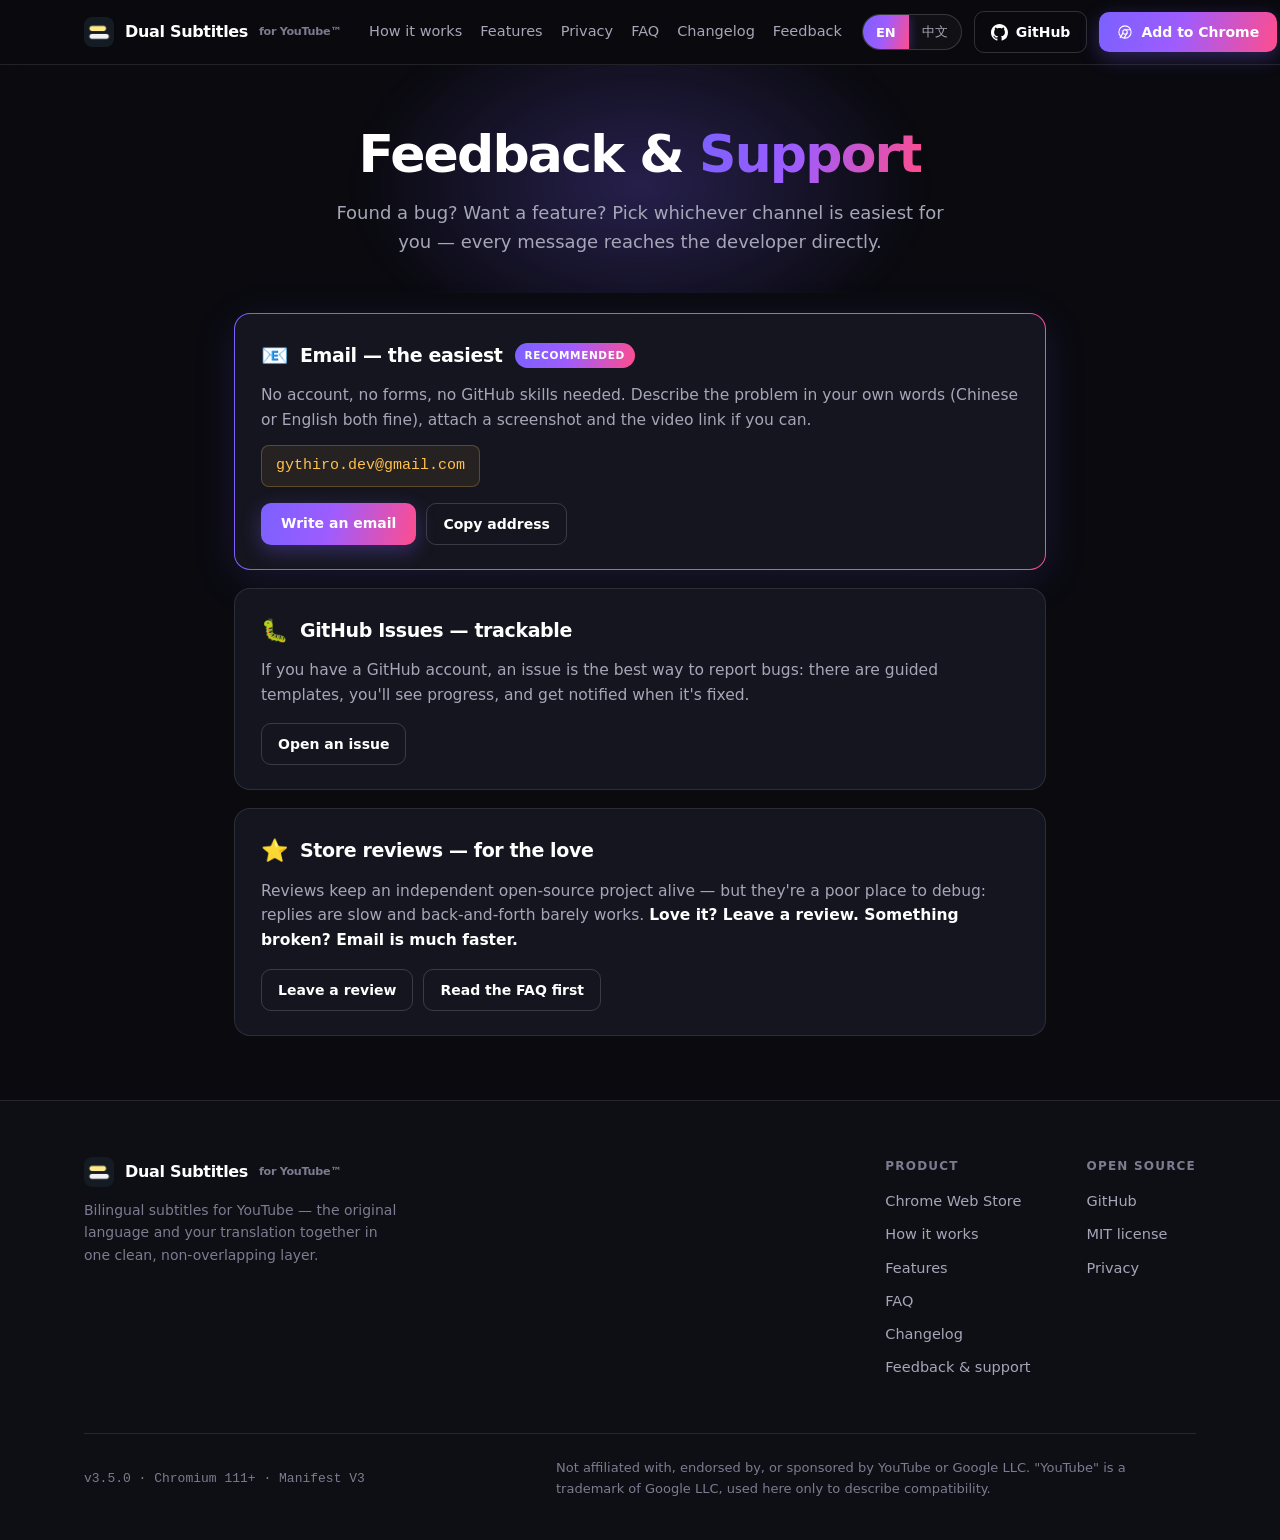
==== feedback.html @ 494f7d6b "Site: hide nav CTA below 560px (real-device 440px viewports), review-card copy fix" ====
<!doctype html>
<html lang="en">
<head>
<meta charset="utf-8">
<meta name="viewport" content="width=device-width, initial-scale=1">
<title>Feedback &amp; Support — Dual Subtitles for YouTube™</title>
<meta name="description" content="The easiest ways to get help or send feedback for Dual Subtitles for YouTube™ — email, GitHub, or a store review.">
<style>
  :root{
    --bg:#0A0A0F;
    --bg-2:#0E0E15;
    --card:#15151F;
    --ink:#FFFFFF;
    --muted:#A6A6B8;
    --muted-2:#7C7C90;
    --line:rgba(255,255,255,0.10);
    --line-2:rgba(255,255,255,0.16);
    --accent:#7B61FF;
    --accent-2:#FF4D8D;
    --translation:#FFC24B;
    --ok:#4ade80;
    --grad:linear-gradient(105deg,#7B61FF 0%,#9E5CFF 45%,#FF4D8D 100%);
    --radius:10px;
    --radius-lg:16px;
    --maxw:860px;
    font-synthesis-weight:none;
  }
  *{box-sizing:border-box}
  html{scroll-behavior:smooth;overflow-y:scroll} /* scrollbar always on: no nav shift between pages */
  body{margin:0;background:var(--bg);color:var(--ink);font-family:-apple-system,BlinkMacSystemFont,"Segoe UI",Roboto,system-ui,"Helvetica Neue",Arial,sans-serif;font-size:17px;line-height:1.6;-webkit-font-smoothing:antialiased;overflow-x:hidden}
  img{max-width:100%;height:auto;display:block}
  a{color:inherit;text-decoration:none}
  h1,h2,h3{margin:0;font-weight:700;letter-spacing:-0.02em;line-height:1.12}
  p{margin:0}
  ::selection{background:rgba(123,97,255,0.35)}
  .wrap{max-width:var(--maxw);margin:0 auto;padding:0 24px}
  .mono{font-family:ui-monospace,"SF Mono",Menlo,Consolas,monospace}

  [data-zh]{display:none}
  html[lang="zh"] [data-en]{display:none}
  html[lang="zh"] [data-zh]{display:inline}
  html[lang="zh"] p[data-zh],
  html[lang="zh"] h1[data-zh],
  html[lang="zh"] h2[data-zh],
  html[lang="zh"] h3[data-zh],
  html[lang="zh"] div[data-zh],
  html[lang="zh"] li[data-zh]{display:block}

  .nav{position:sticky;top:0;z-index:50;backdrop-filter:saturate(140%) blur(12px);background:rgba(10,10,15,0.72);border-bottom:1px solid var(--line)}
  /* nav + footer span the same width as the homepage (1160px); only the
     reading column stays at --maxw so cards keep a comfortable measure */
  .nav .wrap,footer .wrap{max-width:1160px}
  .nav-in{display:flex;align-items:center;gap:20px;height:64px}
  .brand{display:flex;align-items:center;gap:11px;font-weight:700;letter-spacing:-0.02em;font-size:16px;white-space:nowrap;flex:none}
  .brand img{width:30px;height:30px;border-radius:8px}
  .brand .tm{font-size:0.7em;vertical-align:super;color:var(--muted-2);font-weight:600}
  .nav-links{display:flex;gap:18px;margin-left:8px;flex:none}
  .nav-links a{color:var(--muted);font-size:14.5px;font-weight:500;white-space:nowrap}
  .nav-links a:hover{color:var(--ink)}
  .nav-right{margin-left:auto;display:flex;align-items:center;gap:12px}
  .lang-toggle{display:inline-flex;align-items:center;border:1px solid var(--line-2);border-radius:999px;overflow:hidden;background:rgba(255,255,255,0.03);height:36px;flex:none}
  .lang-toggle button{appearance:none;border:0;background:transparent;color:var(--muted);font-size:13px;font-weight:700;padding:0 13px;height:100%;cursor:pointer;font-family:inherit;transition:color .15s,background .15s;white-space:nowrap}
  .lang-toggle button:hover{color:var(--ink)}
  .lang-toggle button.active{color:#fff;background:var(--grad);box-shadow:0 2px 10px rgba(123,97,255,0.4)}

  .hero{position:relative;text-align:center;padding:60px 0 36px;overflow:hidden}
  .bloom{position:absolute;inset:0;pointer-events:none;z-index:0}
  .bloom::before{content:"";position:absolute;top:-140px;left:50%;transform:translateX(-50%);width:820px;height:520px;max-width:130vw;background:radial-gradient(50% 50% at 50% 50%,rgba(123,97,255,0.26),rgba(123,97,255,0) 70%);filter:blur(10px)}
  .hero-in{position:relative;z-index:1}
  .hero h1{font-size:clamp(32px,5.5vw,52px);letter-spacing:-0.035em;margin:0 auto;max-width:18ch}
  .hero h1 .g{background:var(--grad);-webkit-background-clip:text;background-clip:text;color:transparent}
  .sub{max-width:56ch;margin:16px auto 0;color:var(--muted);font-size:clamp(16px,2vw,18px)}

  .cards{padding:20px 0 46px}
  .card{position:relative;border:1px solid var(--line);border-radius:var(--radius-lg);background:var(--card);padding:24px 26px;margin-bottom:18px}
  .card.primary{border-color:transparent;background:linear-gradient(var(--card),var(--card)) padding-box,var(--grad) border-box;border:1.5px solid transparent;box-shadow:0 10px 44px rgba(123,97,255,0.14)}
  .card .head{display:flex;align-items:center;gap:12px;flex-wrap:wrap}
  .card .emoji{font-size:22px}
  .card h2{font-size:19px;letter-spacing:-0.02em}
  .badge{font-size:10.5px;font-weight:700;letter-spacing:0.06em;text-transform:uppercase;color:#fff;background:var(--grad);padding:4px 10px;border-radius:999px}
  .card p{color:var(--muted);font-size:15.5px;margin-top:10px}
  .card p b{color:var(--ink)}
  .actions{display:flex;flex-wrap:wrap;gap:10px;margin-top:16px}
  .btn{display:inline-flex;align-items:center;justify-content:center;gap:8px;height:42px;padding:0 20px;border-radius:var(--radius);background:var(--grad);color:#fff;font-size:14px;font-weight:700;border:0;cursor:pointer;box-shadow:0 6px 20px rgba(123,97,255,0.32);transition:transform .12s ease}
  .btn:hover{transform:translateY(-1px)}
  .ghost{display:inline-flex;align-items:center;gap:8px;padding:0 16px;height:42px;border:1px solid var(--line-2);border-radius:var(--radius);color:var(--ink);font-size:14px;font-weight:600;transition:border-color .15s,background .15s;background:transparent;cursor:pointer;font-family:inherit;white-space:nowrap}
  .ghost:hover{border-color:rgba(255,255,255,0.34);background:rgba(255,255,255,0.04)}
  .mail{font-family:ui-monospace,Menlo,Consolas,monospace;font-size:15px;color:var(--translation);background:rgba(255,194,75,0.08);border:1px solid rgba(255,194,75,0.25);border-radius:8px;padding:8px 14px;display:inline-block;margin-top:12px;user-select:all}
  .copied{color:var(--ok);font-size:13px;margin-left:10px;opacity:0;transition:opacity .25s}
  .copied.show{opacity:1}

  .btn.sm{height:40px;padding:0 18px;font-size:14px;white-space:nowrap}
  footer{border-top:1px solid var(--line);background:var(--bg-2);padding:56px 0 40px}
  .foot-top{display:flex;flex-wrap:wrap;gap:28px;justify-content:space-between;align-items:flex-start}
  .foot-brand{max-width:320px}
  .foot-brand .brand{margin-bottom:12px}
  .foot-brand p{color:var(--muted-2);font-size:14px}
  .foot-links{display:flex;gap:56px;flex-wrap:wrap}
  .foot-col h4{font-size:12px;letter-spacing:0.1em;text-transform:uppercase;color:var(--muted-2);font-weight:700;margin:0 0 14px}
  .foot-col a{display:block;color:var(--muted);font-size:14.5px;margin-bottom:10px;font-weight:500}
  .foot-col a:hover{color:var(--ink)}
  .foot-bottom{margin-top:44px;padding-top:24px;border-top:1px solid var(--line);display:flex;flex-wrap:wrap;gap:14px;justify-content:space-between;align-items:center}
  .foot-bottom .ver{font-size:13px;color:var(--muted-2);font-family:ui-monospace,Menlo,Consolas,monospace}
  .disclaimer{font-size:13px;color:var(--muted-2);max-width:640px;line-height:1.6}

  /* mobile menu (burger) — appears exactly when the inline links hide */
  .nav-burger{display:none;width:40px;height:40px;border:1px solid var(--line-2);border-radius:var(--radius);background:transparent;color:var(--ink);cursor:pointer;align-items:center;justify-content:center;flex:none;padding:0}
  .nav-burger:hover{background:rgba(255,255,255,0.04)}
  .nav-menu{display:none;position:absolute;top:64px;left:0;right:0;background:rgba(10,10,15,0.97);backdrop-filter:saturate(140%) blur(14px);border-bottom:1px solid var(--line);padding:6px 24px 12px}
  .nav-menu a{display:block;padding:13px 2px;color:var(--muted);font-size:15.5px;font-weight:600;border-bottom:1px solid var(--line)}
  .nav-menu a:last-child{border-bottom:0}
  .nav-menu a:hover{color:var(--ink)}
  .nav-menu.open{display:block}

  /* nav ladder — measured, not guessed: full EN nav ≈ 1085px content width */
  @media (max-width:1199px){
    .nav-right .ghost{display:none}    /* GitHub stays reachable in the footer */
  }
  @media (max-width:1039px){
    .nav-links{display:none}
    .nav-burger{display:inline-flex}
  }
  @media (max-width:900px){
    .foot-links{gap:32px}
  }
  @media (max-width:560px){
    .wrap{padding:0 18px}
    .actions .btn,.actions .ghost{width:100%}
    .nav-right .ghost{display:none}
    .nav-in{gap:10px}
    .brand .tm{display:none}
    .brand{font-size:15px}
    .lang-toggle button{padding:0 10px}
    /* burger + nav CTA don't both fit under ~560 (real iPhones report up to
       440px viewports, wider than the 430 emulator preset) */
    .nav .btn.sm{display:none}
  }
</style>
</head>
<body>

<nav class="nav">
  <div class="wrap nav-in">
    <a class="brand" href="./"><img src="assets/icon.png" alt="Dual Subtitles for YouTube icon" width="30" height="30">Dual Subtitles<span class="tm">for YouTube™</span></a>
    <div class="nav-links">
      <a href="./#how"><span data-en>How it works</span><span data-zh>工作原理</span></a>
      <a href="./#features"><span data-en>Features</span><span data-zh>功能特性</span></a>
      <a href="./#privacy"><span data-en>Privacy</span><span data-zh>隐私</span></a>
      <a href="./#faq"><span data-en>FAQ</span><span data-zh>常见问题</span></a>
      <a href="updated.html"><span data-en>Changelog</span><span data-zh>更新日志</span></a>
      <a href="feedback.html"><span data-en>Feedback</span><span data-zh>反馈</span></a>
    </div>
    <div class="nav-right">
      <div class="lang-toggle" role="group" aria-label="Language">
        <button type="button" id="lang-en" onclick="setLang('en')">EN</button>
        <button type="button" id="lang-zh" onclick="setLang('zh')">中文</button>
      </div>
      <a class="ghost" href="https://github.com/Gythiro/yt-dual-subs" target="_blank" rel="noopener">
        <svg width="17" height="17" viewBox="0 0 16 16" fill="currentColor" aria-hidden="true"><path d="M8 0C3.58 0 0 3.58 0 8c0 3.54 2.29 6.53 5.47 7.59.4.07.55-.17.55-.38 0-.19-.01-.82-.01-1.49-2.01.37-2.53-.49-2.69-.94-.09-.23-.48-.94-.82-1.13-.28-.15-.68-.52-.01-.53.63-.01 1.08.58 1.23.82.72 1.21 1.87.87 2.33.66.07-.52.28-.87.51-1.07-1.78-.2-3.64-.89-3.64-3.95 0-.87.31-1.59.82-2.15-.08-.2-.36-1.02.08-2.12 0 0 .67-.21 2.2.82.64-.18 1.32-.27 2-.27.68 0 1.36.09 2 .27 1.53-1.04 2.2-.82 2.2-.82.44 1.1.16 1.92.08 2.12.51.56.82 1.27.82 2.15 0 3.07-1.87 3.75-3.65 3.95.29.25.54.73.54 1.48 0 1.07-.01 1.93-.01 2.2 0 .21.15.46.55.38A8.01 8.01 0 0016 8c0-4.42-3.58-8-8-8z"/></svg>
        GitHub
      </a>
      <a class="btn sm" href="https://chromewebstore.google.com/detail/dual-subtitles-for-youtub/ndifcigakimmibkgeabchfaolhjpcmge" target="_blank" rel="noopener">
        <svg width="16" height="16" viewBox="0 0 24 24" fill="none" aria-hidden="true"><circle cx="12" cy="12" r="9.2" stroke="#fff" stroke-width="1.6"/><circle cx="12" cy="12" r="3.4" stroke="#fff" stroke-width="1.6"/><path d="M12 8.6h8.4M8.9 13.7 4.7 20.4M15.1 13.7 10.9 20.4" stroke="#fff" stroke-width="1.6" stroke-linecap="round"/></svg>
        <span data-en>Add to Chrome</span><span data-zh>添加到 Chrome</span>
      </a>
      <button type="button" class="nav-burger" id="navBurger" aria-label="Menu" aria-expanded="false" onclick="toggleMenu()">
        <svg width="20" height="20" viewBox="0 0 24 24" fill="none" aria-hidden="true"><path d="M4 7h16M4 12h16M4 17h16" stroke="currentColor" stroke-width="2" stroke-linecap="round"/></svg>
      </button>
    </div>
  </div>
  <div class="nav-menu" id="navMenu">
    <a href="./#how"><span data-en>How it works</span><span data-zh>工作原理</span></a>
    <a href="./#features"><span data-en>Features</span><span data-zh>功能特性</span></a>
    <a href="./#privacy"><span data-en>Privacy</span><span data-zh>隐私</span></a>
    <a href="./#faq"><span data-en>FAQ</span><span data-zh>常见问题</span></a>
    <a href="updated.html"><span data-en>Changelog</span><span data-zh>更新日志</span></a>
    <a href="feedback.html"><span data-en>Feedback &amp; support</span><span data-zh>反馈与支持</span></a>
    <a href="https://github.com/Gythiro/yt-dual-subs" target="_blank" rel="noopener">GitHub</a>
  </div>
</nav>

<header class="hero">
  <div class="bloom" aria-hidden="true"></div>
  <div class="wrap hero-in">
    <h1 data-en>Feedback &amp; <span class="g">Support</span></h1>
    <h1 data-zh>反馈与<span class="g">支持</span></h1>
    <p class="sub" data-en>Found a bug? Want a feature? Pick whichever channel is easiest for you — every message reaches the developer directly.</p>
    <p class="sub" data-zh>遇到问题或想要新功能？挑一个你最顺手的渠道——每一条都会直接到开发者手里。</p>
  </div>
</header>

<main class="cards">
  <div class="wrap">

    <section class="card primary">
      <div class="head">
        <span class="emoji">📧</span>
        <h2 data-en>Email — the easiest</h2>
        <h2 data-zh>邮箱——最简单</h2>
        <span class="badge" data-en>Recommended</span><span class="badge" data-zh>推荐</span>
      </div>
      <p data-en>No account, no forms, no GitHub skills needed. Describe the problem in your own words (Chinese or English both fine), attach a screenshot and the video link if you can.</p>
      <p data-zh>不用注册任何账号、不用懂 GitHub。用自己的话描述问题就行（中英文都可以），能附上截图和出问题的视频链接更好。</p>
      <div>
        <span class="mail" id="mail">gythiro.dev@gmail.com</span><span class="copied" id="copied" data-en>Copied!</span><span class="copied" id="copied-zh" data-zh>已复制!</span>
      </div>
      <div class="actions">
        <a class="btn" href="mailto:gythiro.dev@gmail.com?subject=Dual%20Subtitles%20feedback"><span data-en>Write an email</span><span data-zh>写邮件</span></a>
        <button type="button" class="ghost" onclick="copyMail()"><span data-en>Copy address</span><span data-zh>复制邮箱地址</span></button>
      </div>
    </section>

    <section class="card">
      <div class="head">
        <span class="emoji">🐛</span>
        <h2 data-en>GitHub Issues — trackable</h2>
        <h2 data-zh>GitHub Issues——可追踪进度</h2>
      </div>
      <p data-en>If you have a GitHub account, an issue is the best way to report bugs: there are guided templates, you'll see progress, and get notified when it's fixed.</p>
      <p data-zh>有 GitHub 账号的话，提 issue 是报 bug 的最佳方式：有引导模板、能看到处理进度、修好了还会收到通知。</p>
      <div class="actions">
        <a class="ghost" href="https://github.com/Gythiro/yt-dual-subs/issues/new/choose" target="_blank" rel="noopener"><span data-en>Open an issue</span><span data-zh>去提 issue</span></a>
      </div>
    </section>

    <section class="card">
      <div class="head">
        <span class="emoji">⭐</span>
        <h2 data-en>Store reviews — for the love</h2>
        <h2 data-zh>商店评论——留个好评</h2>
      </div>
      <p data-en>Reviews keep an independent open-source project alive — but they're a poor place to debug: replies are slow and back-and-forth barely works. <b>Love it? Leave a review. Something broken? Email is much faster.</b></p>
      <p data-zh>评分是独立开源项目活下去的氧气——但评论区不适合排查问题：回复慢、来回沟通很困难。<b>喜欢就去评个分；出问题了，发邮箱快得多。</b></p>
      <div class="actions">
        <a class="ghost" href="https://chromewebstore.google.com/detail/dual-subtitles-for-youtub/ndifcigakimmibkgeabchfaolhjpcmge/reviews" target="_blank" rel="noopener"><span data-en>Leave a review</span><span data-zh>去评分</span></a>
        <a class="ghost" href="./#faq"><span data-en>Read the FAQ first</span><span data-zh>先看看常见问题</span></a>
      </div>
    </section>

  </div>
</main>

<footer>
  <div class="wrap">
    <div class="foot-top">
      <div class="foot-brand">
        <a href="./" class="brand"><img src="assets/icon.png" alt="Dual Subtitles for YouTube icon" width="30" height="30">Dual Subtitles<span class="tm">for YouTube™</span></a>
        <p data-en>Bilingual subtitles for YouTube — the original language and your translation together in one clean, non-overlapping layer.</p>
        <p data-zh>为 YouTube 打造的双语字幕——原文与你的译文同处一层，干净整洁、互不重叠。</p>
      </div>
      <div class="foot-links">
        <div class="foot-col">
          <h4><span data-en>Product</span><span data-zh>产品</span></h4>
          <a href="https://chromewebstore.google.com/detail/dual-subtitles-for-youtub/ndifcigakimmibkgeabchfaolhjpcmge" target="_blank" rel="noopener">Chrome Web Store</a>
          <a href="./#how"><span data-en>How it works</span><span data-zh>工作原理</span></a>
          <a href="./#features"><span data-en>Features</span><span data-zh>功能特性</span></a>
          <a href="./#faq"><span data-en>FAQ</span><span data-zh>常见问题</span></a>
          <a href="updated.html"><span data-en>Changelog</span><span data-zh>更新日志</span></a>
          <a href="feedback.html"><span data-en>Feedback &amp; support</span><span data-zh>反馈与支持</span></a>
        </div>
        <div class="foot-col">
          <h4><span data-en>Open source</span><span data-zh>开放源代码</span></h4>
          <a href="https://github.com/Gythiro/yt-dual-subs" target="_blank" rel="noopener">GitHub</a>
          <a href="https://github.com/Gythiro/yt-dual-subs" target="_blank" rel="noopener"><span data-en>MIT license</span><span data-zh>MIT 许可</span></a>
          <a href="./#privacy"><span data-en>Privacy</span><span data-zh>隐私</span></a>
        </div>
      </div>
    </div>
    <div class="foot-bottom">
      <span class="ver">v3.5.0 · Chromium 111+ · Manifest V3</span>
      <p class="disclaimer" data-en>Not affiliated with, endorsed by, or sponsored by YouTube or Google LLC. "YouTube" is a trademark of Google LLC, used here only to describe compatibility.</p>
      <p class="disclaimer" data-zh>本站与本扩展非 YouTube 或 Google LLC 官方出品，与其无任何关联，亦未获其背书或赞助。「YouTube」是 Google LLC 的商标，此处仅用于说明兼容性。</p>
    </div>
  </div>
</footer>

<script>
(function () {
  var STORAGE_KEY = "dsfy-lang";
  var params = new URLSearchParams(location.search);

  window.setLang = function (lang) {
    if (lang !== "zh") lang = "en";
    document.documentElement.setAttribute("lang", lang);
    var enBtn = document.getElementById("lang-en");
    var zhBtn = document.getElementById("lang-zh");
    if (enBtn) enBtn.classList.toggle("active", lang === "en");
    if (zhBtn) zhBtn.classList.toggle("active", lang === "zh");
    try { localStorage.setItem(STORAGE_KEY, lang); } catch (e) {}
  };

  window.toggleMenu = function () {
    var m = document.getElementById("navMenu");
    var b = document.getElementById("navBurger");
    if (!m) return;
    var open = !m.classList.contains("open");
    m.classList.toggle("open", open);
    if (b) b.setAttribute("aria-expanded", open ? "true" : "false");
  };
  var navMenuEl = document.getElementById("navMenu");
  if (navMenuEl) navMenuEl.addEventListener("click", function (e) {
    if (e.target && e.target.closest && e.target.closest("a")) window.toggleMenu();
  });

  var lang = params.get("lang");
  if (lang !== "zh" && lang !== "en") {
    try { lang = localStorage.getItem(STORAGE_KEY); } catch (e) {}
  }
  if (lang !== "zh" && lang !== "en") {
    lang = (navigator.language || "").toLowerCase().indexOf("zh") === 0 ? "zh" : "en";
  }
  window.setLang(lang);

  window.copyMail = function () {
    var addr = "gythiro.dev@gmail.com";
    var done = function () {
      var en = document.getElementById("copied"), zh = document.getElementById("copied-zh");
      [en, zh].forEach(function (el) { if (el) el.classList.add("show"); });
      setTimeout(function () { [en, zh].forEach(function (el) { if (el) el.classList.remove("show"); }); }, 1800);
    };
    try { navigator.clipboard.writeText(addr).then(done, function () {}); } catch (e) {}
  };
})();
</script>

<!-- Cloudflare Web Analytics (cookieless, no personal data) --><script defer src='https://static.cloudflareinsights.com/beacon.min.js' data-cf-beacon='{"token": "9a291d0094db4643a7f4795a003e2419"}'></script><!-- End Cloudflare Web Analytics -->

</body>
</html>
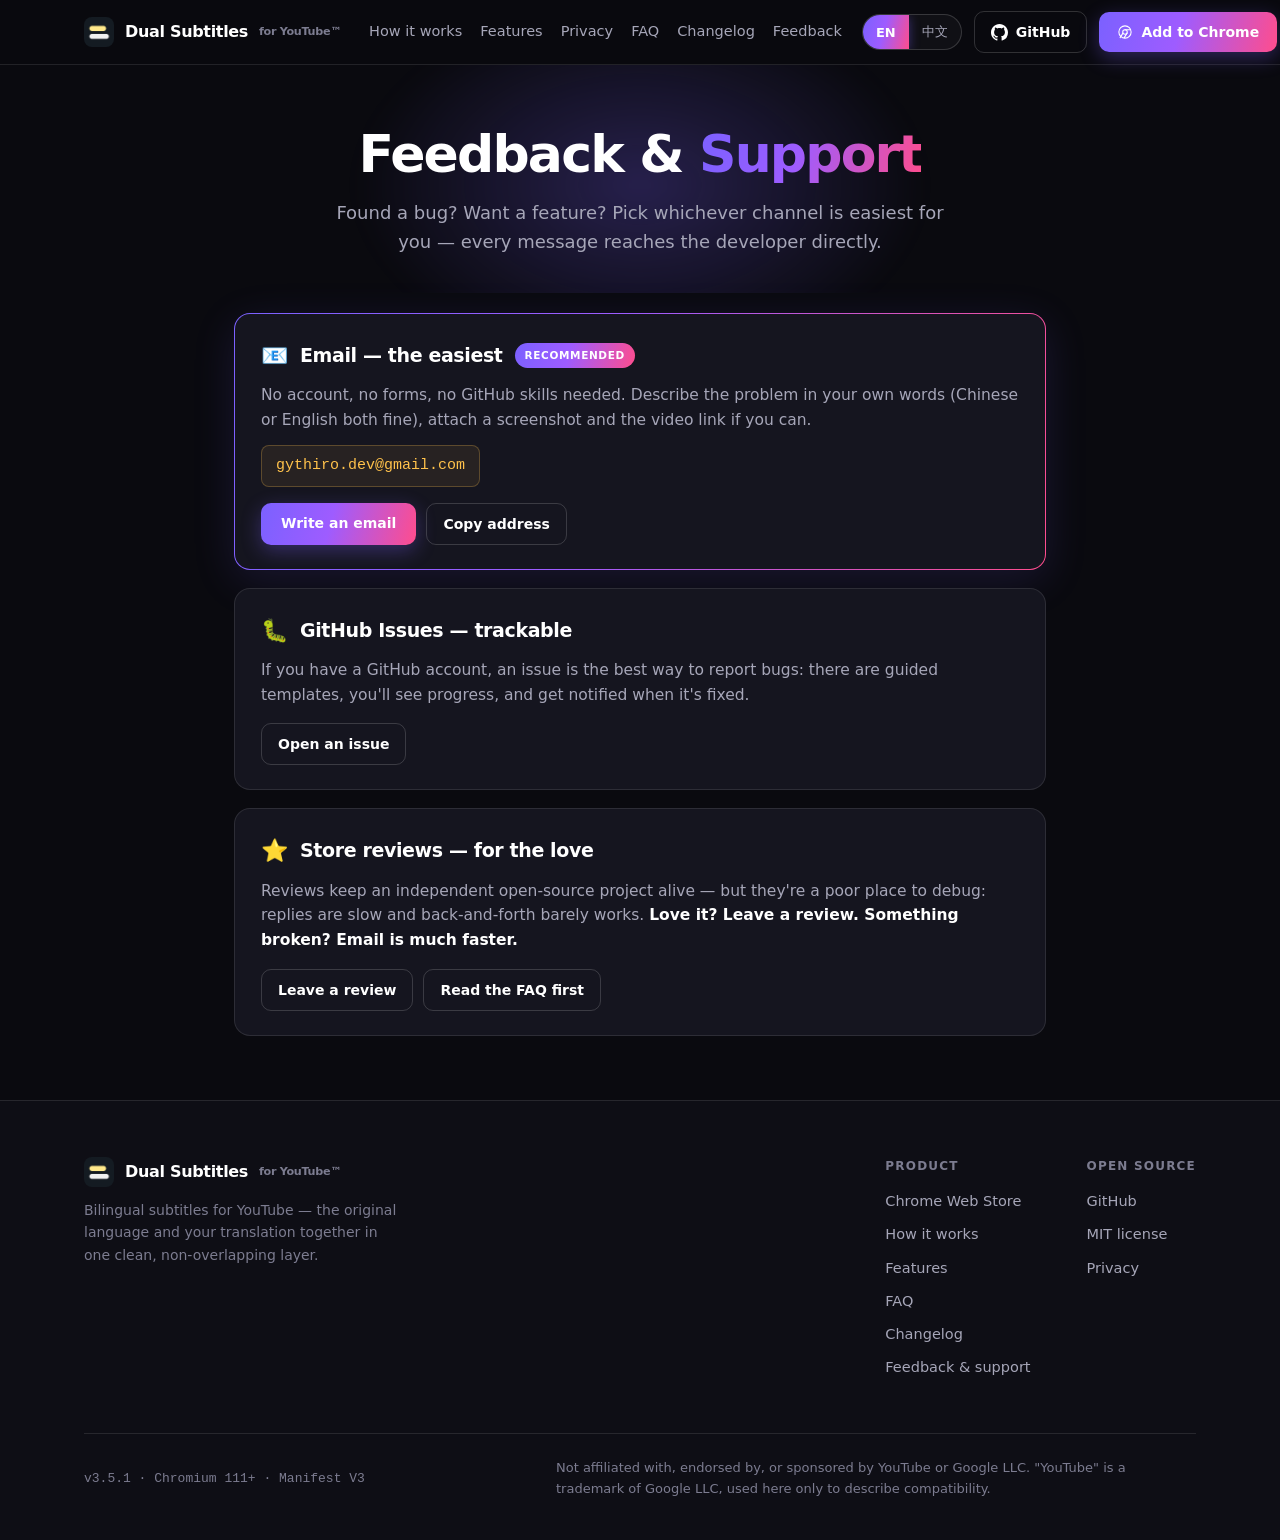
==== commit b734d427: "Site: v3.5.1 changelog entry and version bump" ====
--- a/feedback.html
+++ b/feedback.html
@@ -267,7 +267,7 @@
       </div>
     </div>
     <div class="foot-bottom">
-      <span class="ver">v3.5.0 · Chromium 111+ · Manifest V3</span>
+      <span class="ver">v3.5.1 · Chromium 111+ · Manifest V3</span>
       <p class="disclaimer" data-en>Not affiliated with, endorsed by, or sponsored by YouTube or Google LLC. "YouTube" is a trademark of Google LLC, used here only to describe compatibility.</p>
       <p class="disclaimer" data-zh>本站与本扩展非 YouTube 或 Google LLC 官方出品，与其无任何关联，亦未获其背书或赞助。「YouTube」是 Google LLC 的商标，此处仅用于说明兼容性。</p>
     </div>
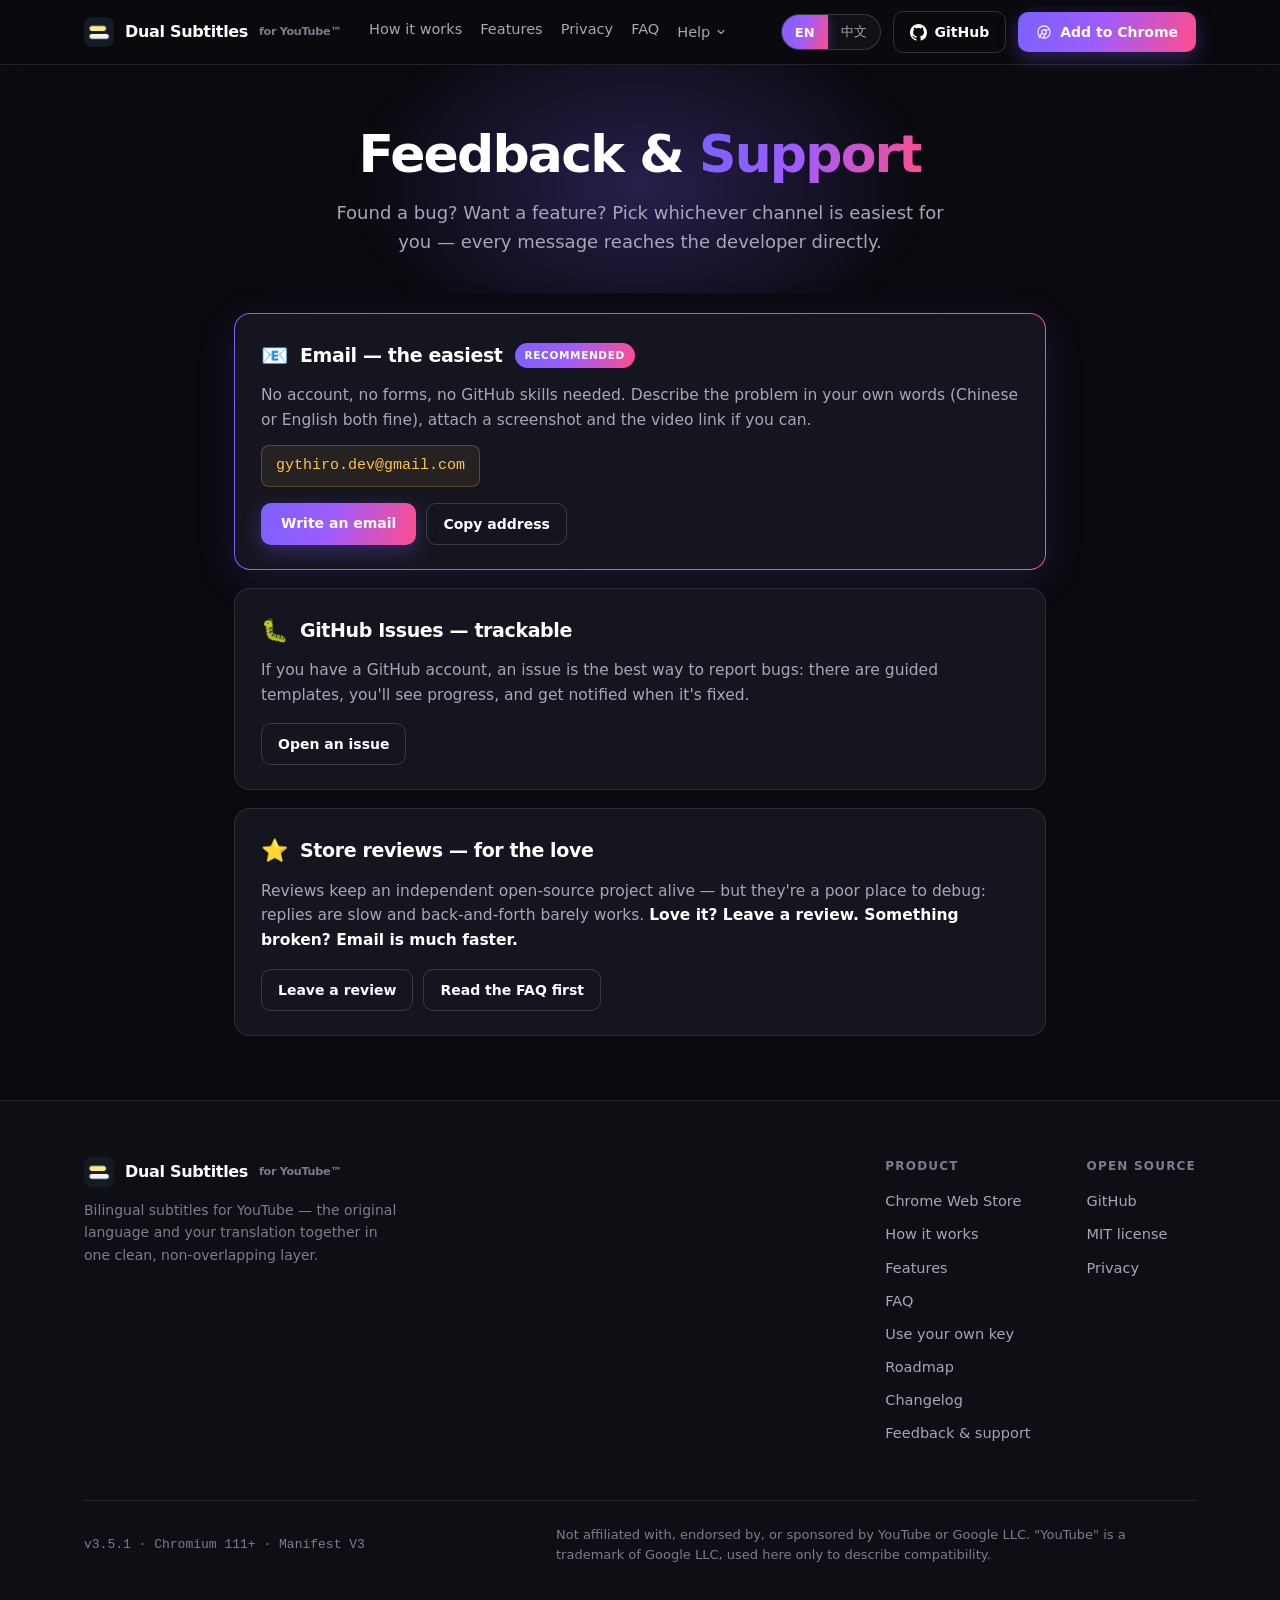
==== commit 543cb6f9: "Site: fold the standalone pages into a Help menu The top bar carried six flat items and was already " ====
--- a/feedback.html
+++ b/feedback.html
@@ -135,6 +135,23 @@
        440px viewports, wider than the 430 emulator preset) */
     .nav .btn.sm{display:none}
   }
+
+  /* help dropdown — holds every standalone page so the row stops growing */
+  .nav-drop{position:relative}
+  .nav-drop-btn{display:inline-flex;align-items:center;gap:5px;background:transparent;border:0;
+    padding:0;font-family:inherit;font-size:14.5px;font-weight:500;color:var(--muted);
+    cursor:pointer;white-space:nowrap;transition:color .15s}
+  .nav-drop-btn:hover,.nav-drop.open .nav-drop-btn{color:var(--ink)}
+  .nav-drop-btn svg{transition:transform .18s}
+  .nav-drop.open .nav-drop-btn svg{transform:rotate(180deg)}
+  .nav-drop-menu{display:none;position:absolute;top:calc(100% + 14px);left:-14px;min-width:210px;
+    background:rgba(14,14,21,0.98);backdrop-filter:saturate(140%) blur(14px);
+    border:1px solid var(--line-2);border-radius:12px;padding:6px;
+    box-shadow:0 18px 44px rgba(0,0,0,.5)}
+  .nav-drop.open .nav-drop-menu{display:block}
+  .nav-drop-menu a{display:block;padding:9px 12px;border-radius:8px;color:var(--muted);
+    font-size:14.5px;font-weight:500;white-space:nowrap}
+  .nav-drop-menu a:hover{color:var(--ink);background:rgba(255,255,255,.06)}
 </style>
 </head>
 <body>
@@ -147,8 +164,19 @@
       <a href="./#features"><span data-en>Features</span><span data-zh>功能特性</span></a>
       <a href="./#privacy"><span data-en>Privacy</span><span data-zh>隐私</span></a>
       <a href="./#faq"><span data-en>FAQ</span><span data-zh>常见问题</span></a>
-      <a href="updated.html"><span data-en>Changelog</span><span data-zh>更新日志</span></a>
-      <a href="feedback.html"><span data-en>Feedback</span><span data-zh>反馈</span></a>
+      <div class="nav-drop">
+        <button type="button" class="nav-drop-btn" id="helpBtn" aria-expanded="false"
+                aria-haspopup="true" aria-controls="helpMenu" onclick="toggleHelp()">
+          <span data-en>Help</span><span data-zh>帮助</span>
+          <svg width="12" height="12" viewBox="0 0 24 24" fill="none" aria-hidden="true"><path d="M6 9l6 6 6-6" stroke="currentColor" stroke-width="2.2" stroke-linecap="round" stroke-linejoin="round"/></svg>
+        </button>
+        <div class="nav-drop-menu" id="helpMenu" role="menu">
+          <a role="menuitem" href="guide.html"><span data-en>Use your own key</span><span data-zh>自带 Key 教程</span></a>
+          <a role="menuitem" href="roadmap.html"><span data-en>Roadmap</span><span data-zh>开发计划</span></a>
+          <a role="menuitem" href="updated.html"><span data-en>Changelog</span><span data-zh>更新日志</span></a>
+          <a role="menuitem" href="feedback.html"><span data-en>Feedback &amp; support</span><span data-zh>反馈与支持</span></a>
+        </div>
+      </div>
     </div>
     <div class="nav-right">
       <div class="lang-toggle" role="group" aria-label="Language">
@@ -173,6 +201,8 @@
     <a href="./#features"><span data-en>Features</span><span data-zh>功能特性</span></a>
     <a href="./#privacy"><span data-en>Privacy</span><span data-zh>隐私</span></a>
     <a href="./#faq"><span data-en>FAQ</span><span data-zh>常见问题</span></a>
+    <a href="guide.html"><span data-en>Use your own key</span><span data-zh>自带 Key 教程</span></a>
+    <a href="roadmap.html"><span data-en>Roadmap</span><span data-zh>开发计划</span></a>
     <a href="updated.html"><span data-en>Changelog</span><span data-zh>更新日志</span></a>
     <a href="feedback.html"><span data-en>Feedback &amp; support</span><span data-zh>反馈与支持</span></a>
     <a href="https://github.com/Gythiro/yt-dual-subs" target="_blank" rel="noopener">GitHub</a>
@@ -255,6 +285,8 @@
           <a href="./#how"><span data-en>How it works</span><span data-zh>工作原理</span></a>
           <a href="./#features"><span data-en>Features</span><span data-zh>功能特性</span></a>
           <a href="./#faq"><span data-en>FAQ</span><span data-zh>常见问题</span></a>
+          <a href="guide.html"><span data-en>Use your own key</span><span data-zh>自带 Key 教程</span></a>
+          <a href="roadmap.html"><span data-en>Roadmap</span><span data-zh>开发计划</span></a>
           <a href="updated.html"><span data-en>Changelog</span><span data-zh>更新日志</span></a>
           <a href="feedback.html"><span data-en>Feedback &amp; support</span><span data-zh>反馈与支持</span></a>
         </div>
@@ -325,5 +357,32 @@
 
 <!-- Cloudflare Web Analytics (cookieless, no personal data) --><script defer src='https://static.cloudflareinsights.com/beacon.min.js' data-cf-beacon='{"token": "9a291d0094db4643a7f4795a003e2419"}'></script><!-- End Cloudflare Web Analytics -->
 
+
+<script>
+// Dropdown kept out of the main IIFE on purpose: it is the only nav behaviour
+// shared by all five pages, so it lives in one block that is easy to diff.
+(function () {
+  var drop = document.querySelector(".nav-drop");
+  window.toggleHelp = function () {
+    if (!drop) return;
+    var open = !drop.classList.contains("open");
+    drop.classList.toggle("open", open);
+    var b = document.getElementById("helpBtn");
+    if (b) b.setAttribute("aria-expanded", open ? "true" : "false");
+  };
+  document.addEventListener("click", function (e) {
+    if (!drop || !drop.classList.contains("open")) return;
+    if (!drop.contains(e.target)) window.toggleHelp();
+  });
+  document.addEventListener("keydown", function (e) {
+    if (e.key === "Escape" && drop && drop.classList.contains("open")) {
+      window.toggleHelp();
+      var b = document.getElementById("helpBtn");
+      if (b) b.focus();
+    }
+  });
+})();
+</script>
+
 </body>
 </html>
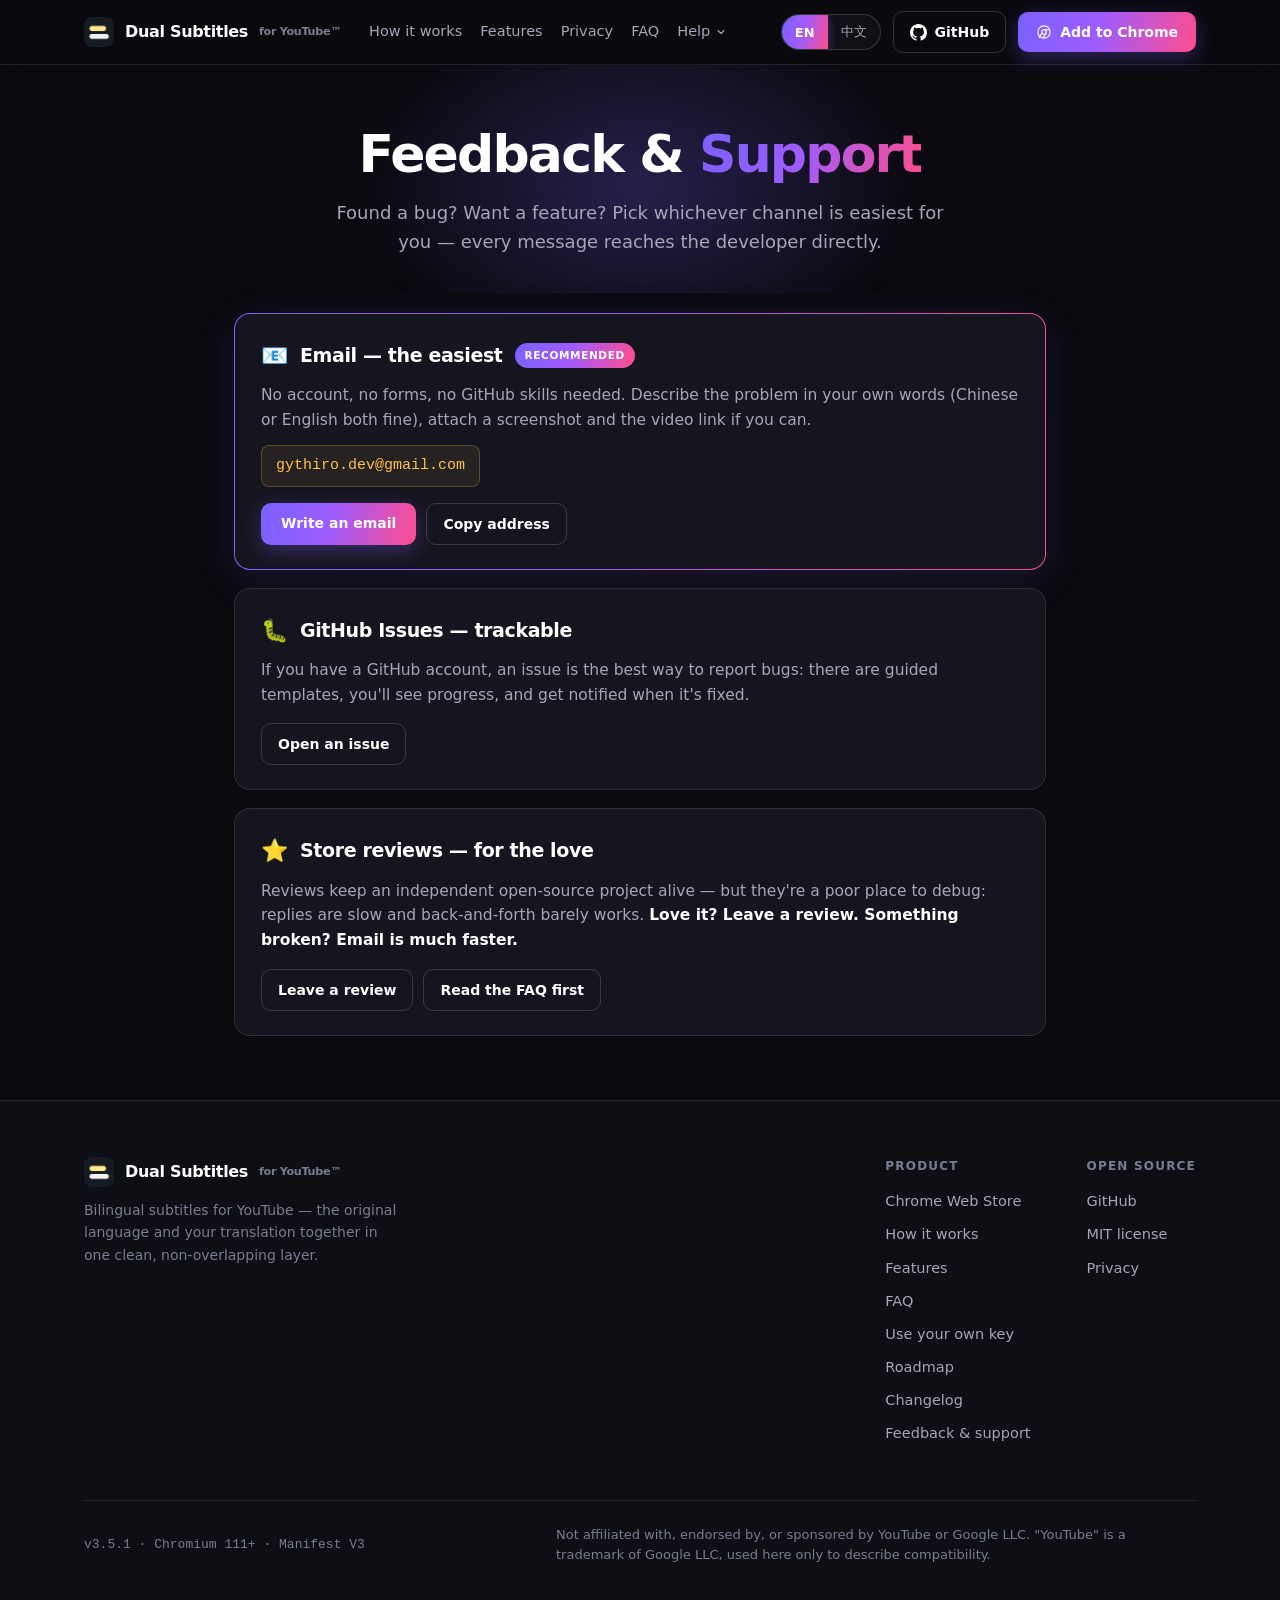
==== commit 13f1ab76: "Site: align the nav row, and make the roadmap's done column mean something The Help button is a <but" ====
--- a/feedback.html
+++ b/feedback.html
@@ -54,7 +54,11 @@
   .brand{display:flex;align-items:center;gap:11px;font-weight:700;letter-spacing:-0.02em;font-size:16px;white-space:nowrap;flex:none}
   .brand img{width:30px;height:30px;border-radius:8px}
   .brand .tm{font-size:0.7em;vertical-align:super;color:var(--muted-2);font-weight:600}
-  .nav-links{display:flex;gap:18px;margin-left:8px;flex:none}
+  .nav-links{display:flex;align-items:center;gap:18px;margin-left:8px;flex:none}
+  /* anchors and the dropdown button must be laid out the SAME way, or the
+     stretched anchor puts its text at the top of the box while the inline-flex
+     button centres its own — 3px apart, which is visible in the bar. */
+  .nav-links>a,.nav-links>.nav-drop{display:flex;align-items:center}
   .nav-links a{color:var(--muted);font-size:14.5px;font-weight:500;white-space:nowrap}
   .nav-links a:hover{color:var(--ink)}
   .nav-right{margin-left:auto;display:flex;align-items:center;gap:12px}
@@ -138,7 +142,7 @@
 
   /* help dropdown — holds every standalone page so the row stops growing */
   .nav-drop{position:relative}
-  .nav-drop-btn{display:inline-flex;align-items:center;gap:5px;background:transparent;border:0;
+  .nav-drop-btn{display:inline-flex;align-items:center;gap:5px;background:transparent;border:0;line-height:inherit;
     padding:0;font-family:inherit;font-size:14.5px;font-weight:500;color:var(--muted);
     cursor:pointer;white-space:nowrap;transition:color .15s}
   .nav-drop-btn:hover,.nav-drop.open .nav-drop-btn{color:var(--ink)}
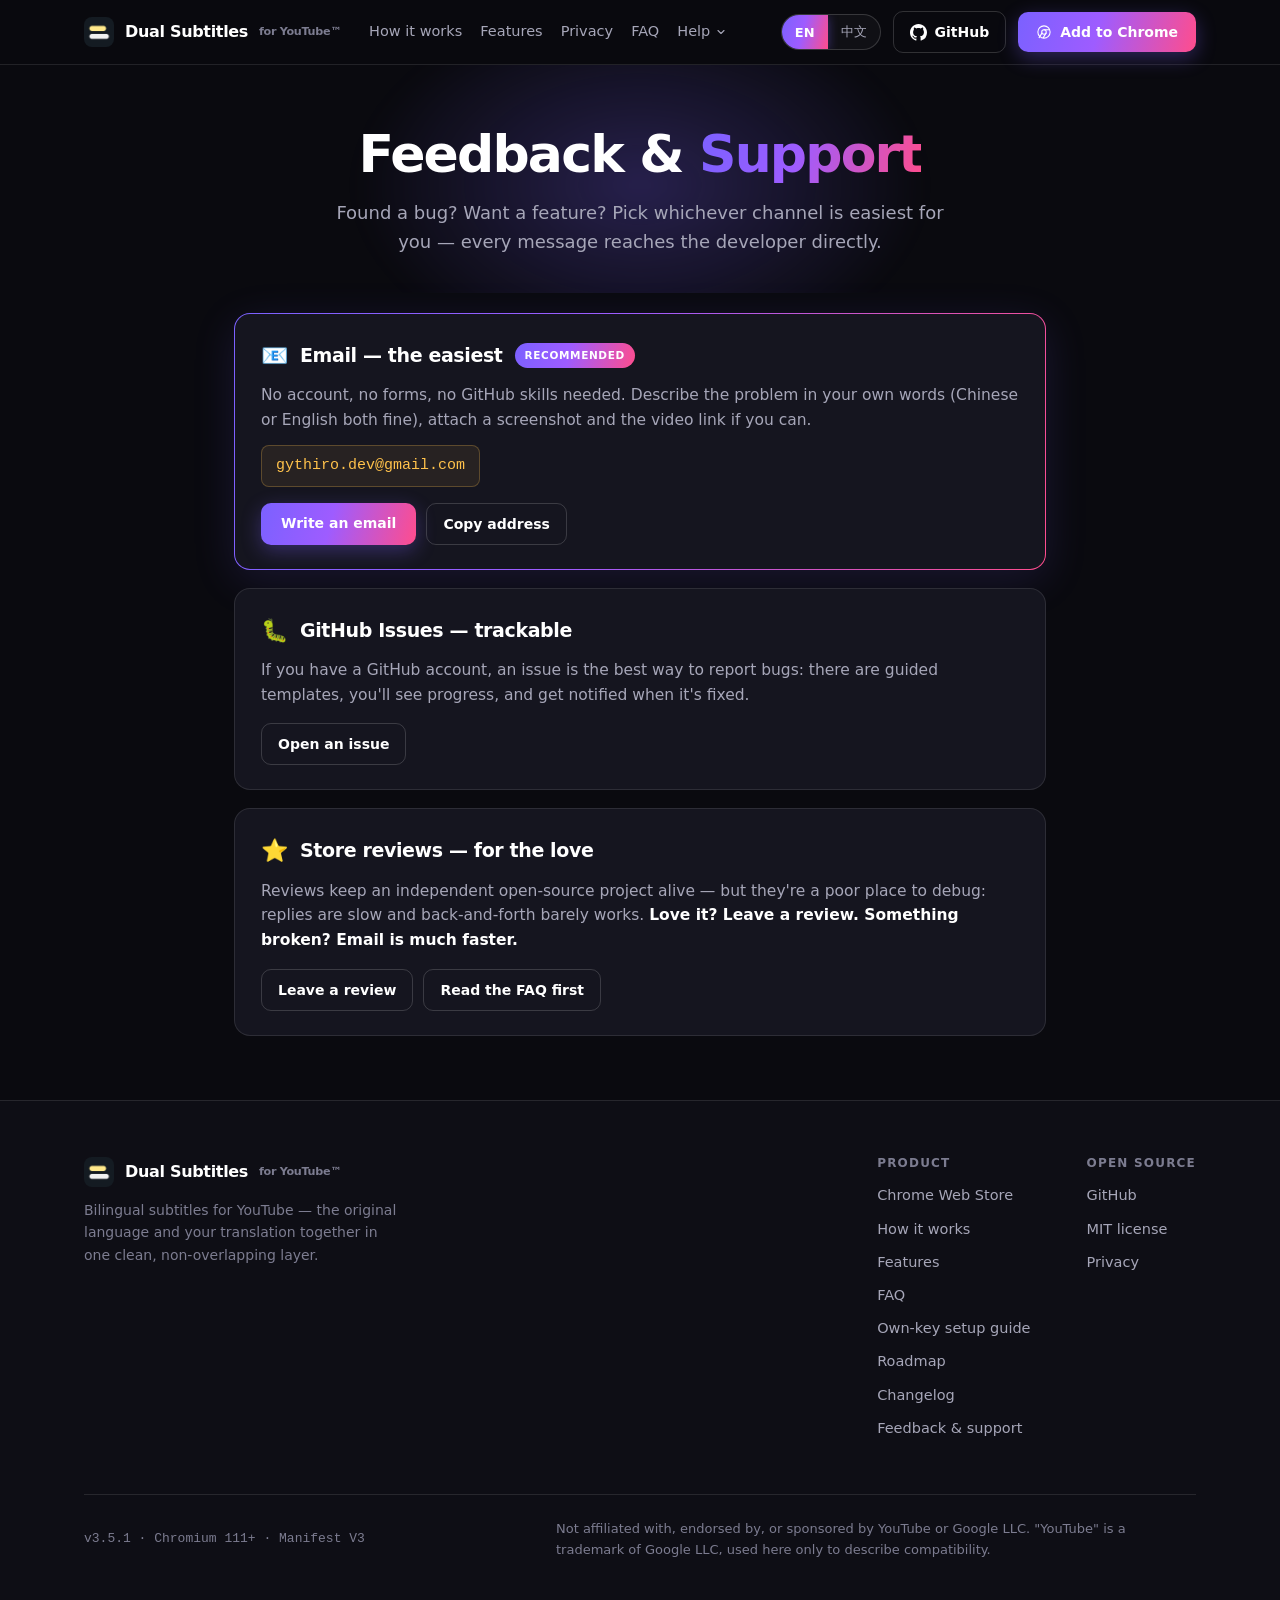
==== commit 5fb9c394: "Site: QA pass over both languages Accessibility: footer column headings were h4 after an h2 and one " ====
--- a/feedback.html
+++ b/feedback.html
@@ -100,7 +100,7 @@
   .foot-brand .brand{margin-bottom:12px}
   .foot-brand p{color:var(--muted-2);font-size:14px}
   .foot-links{display:flex;gap:56px;flex-wrap:wrap}
-  .foot-col h4{font-size:12px;letter-spacing:0.1em;text-transform:uppercase;color:var(--muted-2);font-weight:700;margin:0 0 14px}
+  .foot-col h3{font-size:12px;letter-spacing:0.1em;text-transform:uppercase;color:var(--muted-2);font-weight:700;margin:0 0 14px}
   .foot-col a{display:block;color:var(--muted);font-size:14.5px;margin-bottom:10px;font-weight:500}
   .foot-col a:hover{color:var(--ink)}
   .foot-bottom{margin-top:44px;padding-top:24px;border-top:1px solid var(--line);display:flex;flex-wrap:wrap;gap:14px;justify-content:space-between;align-items:center}
@@ -175,7 +175,7 @@
           <svg width="12" height="12" viewBox="0 0 24 24" fill="none" aria-hidden="true"><path d="M6 9l6 6 6-6" stroke="currentColor" stroke-width="2.2" stroke-linecap="round" stroke-linejoin="round"/></svg>
         </button>
         <div class="nav-drop-menu" id="helpMenu" role="menu">
-          <a role="menuitem" href="guide.html"><span data-en>Use your own key</span><span data-zh>自带 Key 教程</span></a>
+          <a role="menuitem" href="guide.html"><span data-en>Own-key setup guide</span><span data-zh>自带 Key 教程</span></a>
           <a role="menuitem" href="roadmap.html"><span data-en>Roadmap</span><span data-zh>开发计划</span></a>
           <a role="menuitem" href="updated.html"><span data-en>Changelog</span><span data-zh>更新日志</span></a>
           <a role="menuitem" href="feedback.html"><span data-en>Feedback &amp; support</span><span data-zh>反馈与支持</span></a>
@@ -183,7 +183,7 @@
       </div>
     </div>
     <div class="nav-right">
-      <div class="lang-toggle" role="group" aria-label="Language">
+      <div class="lang-toggle" id="lang-toggle-group" role="group" aria-label="Language">
         <button type="button" id="lang-en" onclick="setLang('en')">EN</button>
         <button type="button" id="lang-zh" onclick="setLang('zh')">中文</button>
       </div>
@@ -205,7 +205,7 @@
     <a href="./#features"><span data-en>Features</span><span data-zh>功能特性</span></a>
     <a href="./#privacy"><span data-en>Privacy</span><span data-zh>隐私</span></a>
     <a href="./#faq"><span data-en>FAQ</span><span data-zh>常见问题</span></a>
-    <a href="guide.html"><span data-en>Use your own key</span><span data-zh>自带 Key 教程</span></a>
+    <a href="guide.html"><span data-en>Own-key setup guide</span><span data-zh>自带 Key 教程</span></a>
     <a href="roadmap.html"><span data-en>Roadmap</span><span data-zh>开发计划</span></a>
     <a href="updated.html"><span data-en>Changelog</span><span data-zh>更新日志</span></a>
     <a href="feedback.html"><span data-en>Feedback &amp; support</span><span data-zh>反馈与支持</span></a>
@@ -284,18 +284,18 @@
       </div>
       <div class="foot-links">
         <div class="foot-col">
-          <h4><span data-en>Product</span><span data-zh>产品</span></h4>
+          <h3><span data-en>Product</span><span data-zh>产品</span></h3>
           <a href="https://chromewebstore.google.com/detail/dual-subtitles-for-youtub/ndifcigakimmibkgeabchfaolhjpcmge" target="_blank" rel="noopener">Chrome Web Store</a>
           <a href="./#how"><span data-en>How it works</span><span data-zh>工作原理</span></a>
           <a href="./#features"><span data-en>Features</span><span data-zh>功能特性</span></a>
           <a href="./#faq"><span data-en>FAQ</span><span data-zh>常见问题</span></a>
-          <a href="guide.html"><span data-en>Use your own key</span><span data-zh>自带 Key 教程</span></a>
+          <a href="guide.html"><span data-en>Own-key setup guide</span><span data-zh>自带 Key 教程</span></a>
           <a href="roadmap.html"><span data-en>Roadmap</span><span data-zh>开发计划</span></a>
           <a href="updated.html"><span data-en>Changelog</span><span data-zh>更新日志</span></a>
           <a href="feedback.html"><span data-en>Feedback &amp; support</span><span data-zh>反馈与支持</span></a>
         </div>
         <div class="foot-col">
-          <h4><span data-en>Open source</span><span data-zh>开放源代码</span></h4>
+          <h3><span data-en>Open source</span><span data-zh>开放源代码</span></h3>
           <a href="https://github.com/Gythiro/yt-dual-subs" target="_blank" rel="noopener">GitHub</a>
           <a href="https://github.com/Gythiro/yt-dual-subs" target="_blank" rel="noopener"><span data-en>MIT license</span><span data-zh>MIT 许可</span></a>
           <a href="./#privacy"><span data-en>Privacy</span><span data-zh>隐私</span></a>
@@ -312,6 +312,19 @@
 
 <script>
 (function () {
+
+  // aria-label cannot be switched by the CSS the rest of the page uses, so the
+  // two chrome controls carry both strings and are set here.
+  var ARIA = [
+    ["lang-toggle-group", "Language", "语言"],
+    ["navBurger", "Menu", "菜单"]
+  ];
+  var setAria = function (lang) {
+    ARIA.forEach(function (row) {
+      var el = document.getElementById(row[0]);
+      if (el) el.setAttribute("aria-label", lang === "zh" ? row[2] : row[1]);
+    });
+  };
   var STORAGE_KEY = "dsfy-lang";
   var params = new URLSearchParams(location.search);
 
@@ -322,6 +335,7 @@
     var zhBtn = document.getElementById("lang-zh");
     if (enBtn) enBtn.classList.toggle("active", lang === "en");
     if (zhBtn) zhBtn.classList.toggle("active", lang === "zh");
+    setAria(lang);
     try { localStorage.setItem(STORAGE_KEY, lang); } catch (e) {}
   };
 
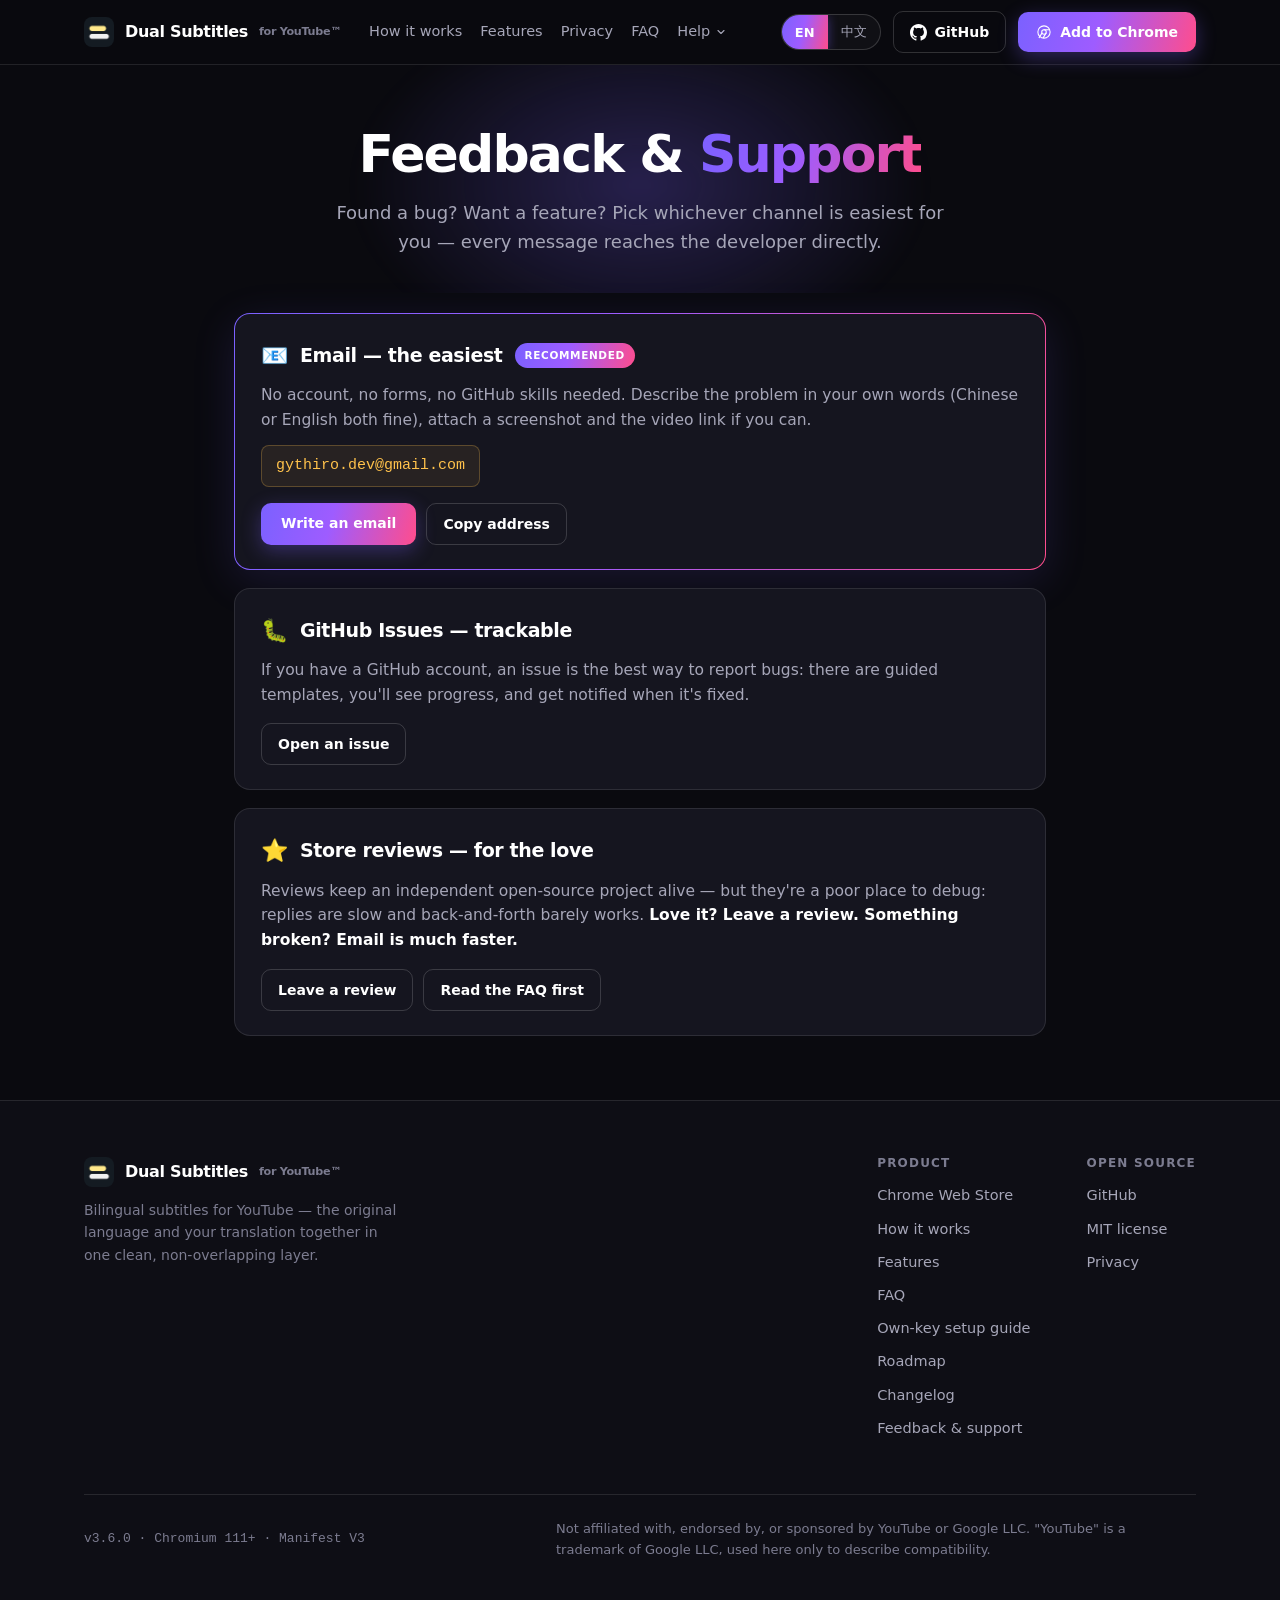
==== commit d9d110aa: "Site for v3.6.0: the language count, and two claims that were not true Fifty target languages, not s" ====
--- a/feedback.html
+++ b/feedback.html
@@ -3,6 +3,7 @@
 <head>
 <meta charset="utf-8">
 <meta name="viewport" content="width=device-width, initial-scale=1">
+<link rel="icon" type="image/png" href="assets/icon.png">
 <title>Feedback &amp; Support — Dual Subtitles for YouTube™</title>
 <meta name="description" content="The easiest ways to get help or send feedback for Dual Subtitles for YouTube™ — email, GitHub, or a store review.">
 <style>
@@ -303,7 +304,7 @@
       </div>
     </div>
     <div class="foot-bottom">
-      <span class="ver">v3.5.1 · Chromium 111+ · Manifest V3</span>
+      <span class="ver">v3.6.0 · Chromium 111+ · Manifest V3</span>
       <p class="disclaimer" data-en>Not affiliated with, endorsed by, or sponsored by YouTube or Google LLC. "YouTube" is a trademark of Google LLC, used here only to describe compatibility.</p>
       <p class="disclaimer" data-zh>本站与本扩展非 YouTube 或 Google LLC 官方出品，与其无任何关联，亦未获其背书或赞助。「YouTube」是 Google LLC 的商标，此处仅用于说明兼容性。</p>
     </div>
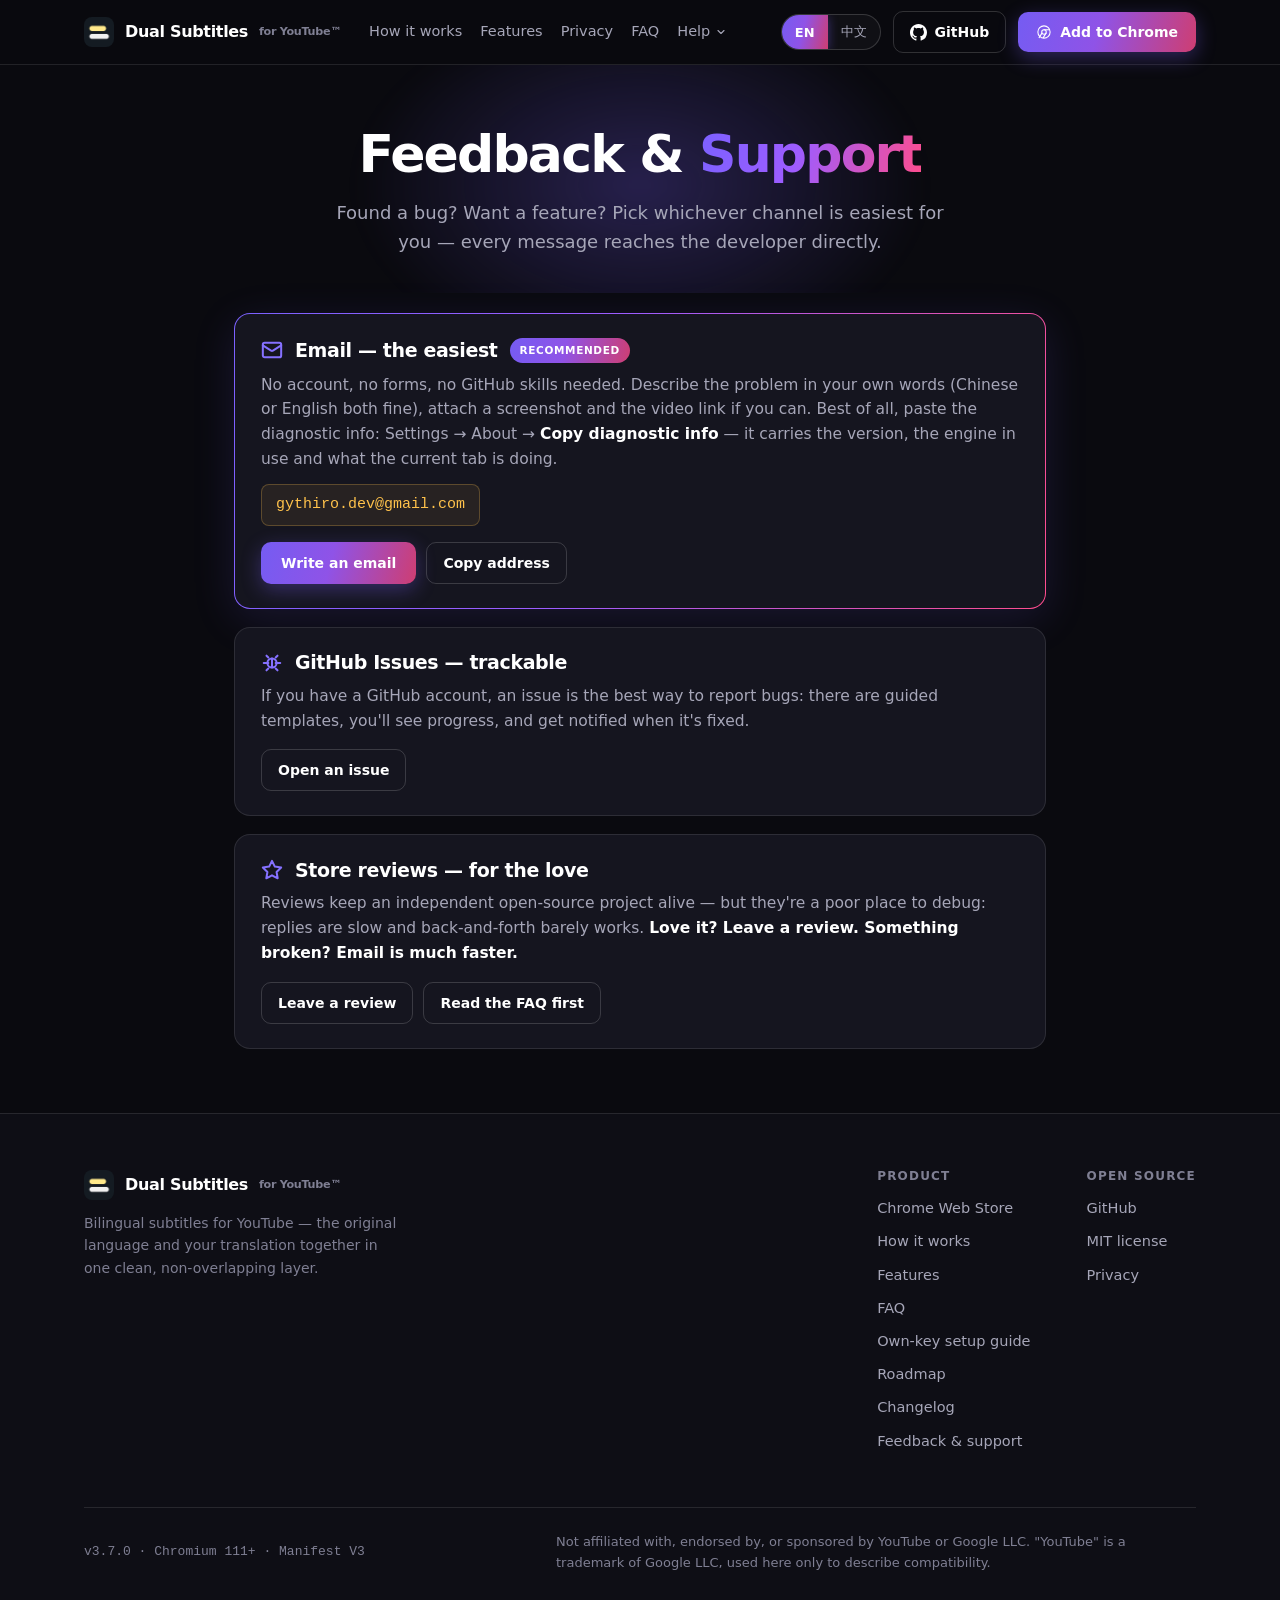
==== commit 321de3bb: "Bring the site up to 3.7.0 The changelog gains the 3.7.0 entry, the five footers move to 3.7.0, and " ====
--- a/feedback.html
+++ b/feedback.html
@@ -1,11 +1,30 @@
 <!doctype html>
-<html lang="en">
+<html lang="en" data-title-en="Feedback &amp; Support — Dual Subtitles for YouTube™" data-title-zh="反馈与支持 — Dual Subtitles for YouTube™">
 <head>
 <meta charset="utf-8">
 <meta name="viewport" content="width=device-width, initial-scale=1">
 <link rel="icon" type="image/png" href="assets/icon.png">
 <title>Feedback &amp; Support — Dual Subtitles for YouTube™</title>
-<meta name="description" content="The easiest ways to get help or send feedback for Dual Subtitles for YouTube™ — email, GitHub, or a store review.">
+<link rel="canonical" href="https://gythiro.github.io/yt-dual-subs/feedback.html">
+<link rel="alternate" hreflang="en" href="https://gythiro.github.io/yt-dual-subs/feedback.html?lang=en">
+<link rel="alternate" hreflang="zh" href="https://gythiro.github.io/yt-dual-subs/feedback.html?lang=zh">
+<link rel="alternate" hreflang="x-default" href="https://gythiro.github.io/yt-dual-subs/feedback.html">
+<meta name="description" content="The easiest ways to get help or send feedback for Dual Subtitles for YouTube™ — email, GitHub, or a store review." data-desc-en="The easiest ways to get help or send feedback for Dual Subtitles for YouTube™ — email, GitHub, or a store review." data-desc-zh="获得帮助或反馈 Dual Subtitles for YouTube™ 问题最简单的几种方式——邮件、GitHub，或商店评价。">
+<!-- Link preview. Title and description are this page's own, so there is one
+     place to change them. Card image is script-generated (site-shot.js og). -->
+<meta property="og:type" content="website">
+<meta property="og:site_name" content="Dual Subtitles for YouTube">
+<meta property="og:title" content="Feedback &amp; Support — Dual Subtitles for YouTube™">
+<meta property="og:description" content="The easiest ways to get help or send feedback for Dual Subtitles for YouTube™ — email, GitHub, or a store review.">
+<meta property="og:url" content="https://gythiro.github.io/yt-dual-subs/feedback.html">
+<meta property="og:image" content="https://gythiro.github.io/yt-dual-subs/assets/og.png">
+<meta property="og:image:width" content="1200">
+<meta property="og:image:height" content="630">
+<meta property="og:image:alt" content="A YouTube player showing one subtitle box with an English line above its Chinese translation.">
+<meta name="twitter:card" content="summary_large_image">
+<meta name="twitter:title" content="Feedback &amp; Support — Dual Subtitles for YouTube™">
+<meta name="twitter:description" content="The easiest ways to get help or send feedback for Dual Subtitles for YouTube™ — email, GitHub, or a store review.">
+<meta name="twitter:image" content="https://gythiro.github.io/yt-dual-subs/assets/og.png">
 <style>
   :root{
     --bg:#0A0A0F;
@@ -13,14 +32,15 @@
     --card:#15151F;
     --ink:#FFFFFF;
     --muted:#A6A6B8;
-    --muted-2:#7C7C90;
+    --muted-2:#7F7F93;
     --line:rgba(255,255,255,0.10);
     --line-2:rgba(255,255,255,0.16);
-    --accent:#7B61FF;
+    --accent:#8571FF;
     --accent-2:#FF4D8D;
     --translation:#FFC24B;
     --ok:#4ade80;
     --grad:linear-gradient(105deg,#7B61FF 0%,#9E5CFF 45%,#FF4D8D 100%);
+    --grad-on:linear-gradient(105deg,#755CF2 0%,#8F53E7 45%,#CE3E72 100%);
     --radius:10px;
     --radius-lg:16px;
     --maxw:860px;
@@ -28,7 +48,7 @@
   }
   *{box-sizing:border-box}
   html{scroll-behavior:smooth;overflow-y:scroll} /* scrollbar always on: no nav shift between pages */
-  body{margin:0;background:var(--bg);color:var(--ink);font-family:-apple-system,BlinkMacSystemFont,"Segoe UI",Roboto,system-ui,"Helvetica Neue",Arial,sans-serif;font-size:17px;line-height:1.6;-webkit-font-smoothing:antialiased;overflow-x:hidden}
+  body{margin:0;background:var(--bg);color:var(--ink);font-family:-apple-system,BlinkMacSystemFont,"Segoe UI",Roboto,system-ui,"Helvetica Neue",Arial,sans-serif;font-size:17px;line-height:1.6;-webkit-font-smoothing:antialiased}
   img{max-width:100%;height:auto;display:block}
   a{color:inherit;text-decoration:none}
   h1,h2,h3{margin:0;font-weight:700;letter-spacing:-0.02em;line-height:1.12}
@@ -46,6 +66,16 @@
   html[lang="zh"] h3[data-zh],
   html[lang="zh"] div[data-zh],
   html[lang="zh"] li[data-zh]{display:block}
+
+  /* The nav is sticky, so an anchor jump lands underneath it. Nothing
+
+     was hiding today only because every section carries its own 78–103px
+
+     of padding — which is luck, not a decision, and stops being true the
+
+     moment a section is laid out more tightly. */
+
+  html{scroll-padding-top:76px}
 
   .nav{position:sticky;top:0;z-index:50;backdrop-filter:saturate(140%) blur(12px);background:rgba(10,10,15,0.72);border-bottom:1px solid var(--line)}
   /* nav + footer span the same width as the homepage (1160px); only the
@@ -60,13 +90,13 @@
      stretched anchor puts its text at the top of the box while the inline-flex
      button centres its own — 3px apart, which is visible in the bar. */
   .nav-links>a,.nav-links>.nav-drop{display:flex;align-items:center}
-  .nav-links a{color:var(--muted);font-size:14.5px;font-weight:500;white-space:nowrap}
+  .nav-links a{color:var(--muted);font-size:14.5px;font-weight:500;white-space:nowrap;padding:5px 0}
   .nav-links a:hover{color:var(--ink)}
   .nav-right{margin-left:auto;display:flex;align-items:center;gap:12px}
   .lang-toggle{display:inline-flex;align-items:center;border:1px solid var(--line-2);border-radius:999px;overflow:hidden;background:rgba(255,255,255,0.03);height:36px;flex:none}
   .lang-toggle button{appearance:none;border:0;background:transparent;color:var(--muted);font-size:13px;font-weight:700;padding:0 13px;height:100%;cursor:pointer;font-family:inherit;transition:color .15s,background .15s;white-space:nowrap}
   .lang-toggle button:hover{color:var(--ink)}
-  .lang-toggle button.active{color:#fff;background:var(--grad);box-shadow:0 2px 10px rgba(123,97,255,0.4)}
+  .lang-toggle button.active{color:#fff;background:var(--grad-on);box-shadow:0 2px 10px rgba(123,97,255,0.4)}
 
   .hero{position:relative;text-align:center;padding:60px 0 36px;overflow:hidden}
   .bloom{position:absolute;inset:0;pointer-events:none;z-index:0}
@@ -80,13 +110,15 @@
   .card{position:relative;border:1px solid var(--line);border-radius:var(--radius-lg);background:var(--card);padding:24px 26px;margin-bottom:18px}
   .card.primary{border-color:transparent;background:linear-gradient(var(--card),var(--card)) padding-box,var(--grad) border-box;border:1.5px solid transparent;box-shadow:0 10px 44px rgba(123,97,255,0.14)}
   .card .head{display:flex;align-items:center;gap:12px;flex-wrap:wrap}
-  .card .emoji{font-size:22px}
+  /* The icons are inline SVG now, so font-size does nothing; they take the
+     brand accent and centre against the heading. */
+  .card .emoji{display:flex;align-items:center;color:var(--accent);flex:none}
   .card h2{font-size:19px;letter-spacing:-0.02em}
-  .badge{font-size:10.5px;font-weight:700;letter-spacing:0.06em;text-transform:uppercase;color:#fff;background:var(--grad);padding:4px 10px;border-radius:999px}
+  .badge{font-size:10.5px;font-weight:700;letter-spacing:0.06em;text-transform:uppercase;color:#fff;background:var(--grad-on);padding:4px 10px;border-radius:999px}
   .card p{color:var(--muted);font-size:15.5px;margin-top:10px}
   .card p b{color:var(--ink)}
   .actions{display:flex;flex-wrap:wrap;gap:10px;margin-top:16px}
-  .btn{display:inline-flex;align-items:center;justify-content:center;gap:8px;height:42px;padding:0 20px;border-radius:var(--radius);background:var(--grad);color:#fff;font-size:14px;font-weight:700;border:0;cursor:pointer;box-shadow:0 6px 20px rgba(123,97,255,0.32);transition:transform .12s ease}
+  .btn{display:inline-flex;align-items:center;justify-content:center;gap:8px;height:42px;padding:0 20px;border-radius:var(--radius);background:var(--grad-on);color:#fff;font-size:14px;font-weight:700;border:0;cursor:pointer;box-shadow:0 6px 20px rgba(123,97,255,0.32);transition:transform .12s ease}
   .btn:hover{transform:translateY(-1px)}
   .ghost{display:inline-flex;align-items:center;gap:8px;padding:0 16px;height:42px;border:1px solid var(--line-2);border-radius:var(--radius);color:var(--ink);font-size:14px;font-weight:600;transition:border-color .15s,background .15s;background:transparent;cursor:pointer;font-family:inherit;white-space:nowrap}
   .ghost:hover{border-color:rgba(255,255,255,0.34);background:rgba(255,255,255,0.04)}
@@ -144,7 +176,7 @@
   /* help dropdown — holds every standalone page so the row stops growing */
   .nav-drop{position:relative}
   .nav-drop-btn{display:inline-flex;align-items:center;gap:5px;background:transparent;border:0;line-height:inherit;
-    padding:0;font-family:inherit;font-size:14.5px;font-weight:500;color:var(--muted);
+    padding:5px 0;font-family:inherit;font-size:14.5px;font-weight:500;color:var(--muted);
     cursor:pointer;white-space:nowrap;transition:color .15s}
   .nav-drop-btn:hover,.nav-drop.open .nav-drop-btn{color:var(--ink)}
   .nav-drop-btn svg{transition:transform .18s}
@@ -157,6 +189,9 @@
   .nav-drop-menu a{display:block;padding:9px 12px;border-radius:8px;color:var(--muted);
     font-size:14.5px;font-weight:500;white-space:nowrap}
   .nav-drop-menu a:hover{color:var(--ink);background:rgba(255,255,255,.06)}
+  a:focus-visible, button:focus-visible, summary:focus-visible { outline: 2px solid var(--accent, #8571FF); outline-offset: 3px; border-radius: 6px; }
+  @media (prefers-reduced-motion: reduce) { html { scroll-behavior: auto; } *, *::before, *::after { animation-duration: 0.01ms !important; animation-iteration-count: 1 !important; transition-duration: 0.01ms !important; } }
+  .lang-toggle button:focus-visible { outline-offset: -2px; }
 </style>
 </head>
 <body>
@@ -171,22 +206,22 @@
       <a href="./#faq"><span data-en>FAQ</span><span data-zh>常见问题</span></a>
       <div class="nav-drop">
         <button type="button" class="nav-drop-btn" id="helpBtn" aria-expanded="false"
-                aria-haspopup="true" aria-controls="helpMenu" onclick="toggleHelp()">
+                aria-controls="helpMenu" onclick="toggleHelp()">
           <span data-en>Help</span><span data-zh>帮助</span>
           <svg width="12" height="12" viewBox="0 0 24 24" fill="none" aria-hidden="true"><path d="M6 9l6 6 6-6" stroke="currentColor" stroke-width="2.2" stroke-linecap="round" stroke-linejoin="round"/></svg>
         </button>
-        <div class="nav-drop-menu" id="helpMenu" role="menu">
-          <a role="menuitem" href="guide.html"><span data-en>Own-key setup guide</span><span data-zh>自带 Key 教程</span></a>
-          <a role="menuitem" href="roadmap.html"><span data-en>Roadmap</span><span data-zh>开发计划</span></a>
-          <a role="menuitem" href="updated.html"><span data-en>Changelog</span><span data-zh>更新日志</span></a>
-          <a role="menuitem" href="feedback.html"><span data-en>Feedback &amp; support</span><span data-zh>反馈与支持</span></a>
+        <div class="nav-drop-menu" id="helpMenu">
+          <a href="guide.html"><span data-en>Own-key setup guide</span><span data-zh>自带 Key 教程</span></a>
+          <a href="roadmap.html"><span data-en>Roadmap</span><span data-zh>开发计划</span></a>
+          <a href="updated.html"><span data-en>Changelog</span><span data-zh>更新日志</span></a>
+          <a href="feedback.html"><span data-en>Feedback &amp; support</span><span data-zh>反馈与支持</span></a>
         </div>
       </div>
     </div>
     <div class="nav-right">
       <div class="lang-toggle" id="lang-toggle-group" role="group" aria-label="Language">
-        <button type="button" id="lang-en" onclick="setLang('en')">EN</button>
-        <button type="button" id="lang-zh" onclick="setLang('zh')">中文</button>
+        <button type="button" id="lang-en" onclick="setLang('en', true)">EN</button>
+        <button type="button" id="lang-zh" onclick="setLang('zh', true)">中文</button>
       </div>
       <a class="ghost" href="https://github.com/Gythiro/yt-dual-subs" target="_blank" rel="noopener">
         <svg width="17" height="17" viewBox="0 0 16 16" fill="currentColor" aria-hidden="true"><path d="M8 0C3.58 0 0 3.58 0 8c0 3.54 2.29 6.53 5.47 7.59.4.07.55-.17.55-.38 0-.19-.01-.82-.01-1.49-2.01.37-2.53-.49-2.69-.94-.09-.23-.48-.94-.82-1.13-.28-.15-.68-.52-.01-.53.63-.01 1.08.58 1.23.82.72 1.21 1.87.87 2.33.66.07-.52.28-.87.51-1.07-1.78-.2-3.64-.89-3.64-3.95 0-.87.31-1.59.82-2.15-.08-.2-.36-1.02.08-2.12 0 0 .67-.21 2.2.82.64-.18 1.32-.27 2-.27.68 0 1.36.09 2 .27 1.53-1.04 2.2-.82 2.2-.82.44 1.1.16 1.92.08 2.12.51.56.82 1.27.82 2.15 0 3.07-1.87 3.75-3.65 3.95.29.25.54.73.54 1.48 0 1.07-.01 1.93-.01 2.2 0 .21.15.46.55.38A8.01 8.01 0 0016 8c0-4.42-3.58-8-8-8z"/></svg>
@@ -229,15 +264,15 @@
 
     <section class="card primary">
       <div class="head">
-        <span class="emoji">📧</span>
+        <span class="emoji"><svg width="22" height="22" viewBox="0 0 24 24" fill="none" stroke="currentColor" stroke-width="2.2" stroke-linecap="round" stroke-linejoin="round" aria-hidden="true"><rect x="2" y="4" width="20" height="16" rx="2"/><path d="m22 7-8.97 5.7a1.94 1.94 0 0 1-2.06 0L2 7"/></svg></span>
         <h2 data-en>Email — the easiest</h2>
         <h2 data-zh>邮箱——最简单</h2>
         <span class="badge" data-en>Recommended</span><span class="badge" data-zh>推荐</span>
       </div>
-      <p data-en>No account, no forms, no GitHub skills needed. Describe the problem in your own words (Chinese or English both fine), attach a screenshot and the video link if you can.</p>
-      <p data-zh>不用注册任何账号、不用懂 GitHub。用自己的话描述问题就行（中英文都可以），能附上截图和出问题的视频链接更好。</p>
+      <p data-en>No account, no forms, no GitHub skills needed. Describe the problem in your own words (Chinese or English both fine), attach a screenshot and the video link if you can. Best of all, paste the diagnostic info: Settings → About → <b>Copy diagnostic info</b> — it carries the version, the engine in use and what the current tab is doing.</p>
+      <p data-zh>不用注册任何账号、不用懂 GitHub。用自己的话描述问题就行（中英文都可以），能附上截图和出问题的视频链接更好。最有用的是诊断信息：设置 →「关于」→「<b>复制诊断信息</b>」，粘进来就行——里面有版本、引擎状态和当前标签页的运行状态。</p>
       <div>
-        <span class="mail" id="mail">gythiro.dev@gmail.com</span><span class="copied" id="copied" data-en>Copied!</span><span class="copied" id="copied-zh" data-zh>已复制!</span>
+        <span class="mail" id="mail">gythiro.dev@gmail.com</span><span class="copied" id="copied" data-en role="status">Copied!</span><span class="copied" id="copied-zh" data-zh role="status">已复制！</span>
       </div>
       <div class="actions">
         <a class="btn" href="mailto:gythiro.dev@gmail.com?subject=Dual%20Subtitles%20feedback"><span data-en>Write an email</span><span data-zh>写邮件</span></a>
@@ -247,7 +282,7 @@
 
     <section class="card">
       <div class="head">
-        <span class="emoji">🐛</span>
+        <span class="emoji"><svg width="22" height="22" viewBox="0 0 24 24" fill="none" stroke="currentColor" stroke-width="2.2" stroke-linecap="round" stroke-linejoin="round" aria-hidden="true"><path d="M8 6 6 4M16 6l2-2M8 12H3M21 12h-5M8 18l-2 2M16 18l2 2"/><circle cx="12" cy="12" r="5"/><path d="M12 7v10"/></svg></span>
         <h2 data-en>GitHub Issues — trackable</h2>
         <h2 data-zh>GitHub Issues——可追踪进度</h2>
       </div>
@@ -260,7 +295,7 @@
 
     <section class="card">
       <div class="head">
-        <span class="emoji">⭐</span>
+        <span class="emoji"><svg width="22" height="22" viewBox="0 0 24 24" fill="none" stroke="currentColor" stroke-width="2.2" stroke-linecap="round" stroke-linejoin="round" aria-hidden="true"><polygon points="12 2 15.09 8.26 22 9.27 17 14.14 18.18 21.02 12 17.77 5.82 21.02 7 14.14 2 9.27 8.91 8.26 12 2"/></svg></span>
         <h2 data-en>Store reviews — for the love</h2>
         <h2 data-zh>商店评论——留个好评</h2>
       </div>
@@ -281,7 +316,7 @@
       <div class="foot-brand">
         <a href="./" class="brand"><img src="assets/icon.png" alt="Dual Subtitles for YouTube icon" width="30" height="30">Dual Subtitles<span class="tm">for YouTube™</span></a>
         <p data-en>Bilingual subtitles for YouTube — the original language and your translation together in one clean, non-overlapping layer.</p>
-        <p data-zh>为 YouTube 打造的双语字幕——原文与你的译文同处一层，干净整洁、互不重叠。</p>
+        <p data-zh>YouTube 的双语字幕——原文和你的译文同处一层，不会叠在一起糊成一团。</p>
       </div>
       <div class="foot-links">
         <div class="foot-col">
@@ -298,13 +333,13 @@
         <div class="foot-col">
           <h3><span data-en>Open source</span><span data-zh>开放源代码</span></h3>
           <a href="https://github.com/Gythiro/yt-dual-subs" target="_blank" rel="noopener">GitHub</a>
-          <a href="https://github.com/Gythiro/yt-dual-subs" target="_blank" rel="noopener"><span data-en>MIT license</span><span data-zh>MIT 许可</span></a>
+          <a href="https://github.com/Gythiro/yt-dual-subs/blob/main/LICENSE" target="_blank" rel="noopener"><span data-en>MIT license</span><span data-zh>MIT 许可</span></a>
           <a href="./#privacy"><span data-en>Privacy</span><span data-zh>隐私</span></a>
         </div>
       </div>
     </div>
     <div class="foot-bottom">
-      <span class="ver">v3.6.0 · Chromium 111+ · Manifest V3</span>
+      <span class="ver">v3.7.0 · Chromium 111+ · Manifest V3</span>
       <p class="disclaimer" data-en>Not affiliated with, endorsed by, or sponsored by YouTube or Google LLC. "YouTube" is a trademark of Google LLC, used here only to describe compatibility.</p>
       <p class="disclaimer" data-zh>本站与本扩展非 YouTube 或 Google LLC 官方出品，与其无任何关联，亦未获其背书或赞助。「YouTube」是 Google LLC 的商标，此处仅用于说明兼容性。</p>
     </div>
@@ -329,15 +364,27 @@
   var STORAGE_KEY = "dsfy-lang";
   var params = new URLSearchParams(location.search);
 
-  window.setLang = function (lang) {
+  window.setLang = function (lang, persist) {
     if (lang !== "zh") lang = "en";
     document.documentElement.setAttribute("lang", lang);
+    // The tab title follows the page language too; it used to stay English in Chinese mode.
+    var t = document.documentElement.getAttribute(lang === "zh" ? "data-title-zh" : "data-title-en");
+    if (t) document.title = t;
+    // The description and the image alts follow the page language too.
+    var d = document.querySelector('meta[name="description"]');
+    if (d) { var dv = d.getAttribute(lang === "zh" ? "data-desc-zh" : "data-desc-en"); if (dv) d.setAttribute("content", dv); }
+    document.querySelectorAll("img[data-alt-zh]").forEach(function (img) {
+      var av = img.getAttribute(lang === "zh" ? "data-alt-zh" : "data-alt-en"); if (av) img.setAttribute("alt", av);
+    });
     var enBtn = document.getElementById("lang-en");
     var zhBtn = document.getElementById("lang-zh");
     if (enBtn) enBtn.classList.toggle("active", lang === "en");
     if (zhBtn) zhBtn.classList.toggle("active", lang === "zh");
+    if (enBtn) enBtn.setAttribute("aria-pressed", lang === "en" ? "true" : "false");
+    if (zhBtn) zhBtn.setAttribute("aria-pressed", lang === "zh" ? "true" : "false");
     setAria(lang);
-    try { localStorage.setItem(STORAGE_KEY, lang); } catch (e) {}
+    if (persist) { try { localStorage.setItem(STORAGE_KEY, lang); } catch (e) {} }
+    try { var u = new URL(location.href); if (u.searchParams.get("lang") !== lang) { u.searchParams.set("lang", lang); history.replaceState(null, "", u.pathname + u.search + u.hash); } } catch (e) {}
   };
 
   window.toggleMenu = function () {
@@ -351,6 +398,10 @@
   var navMenuEl = document.getElementById("navMenu");
   if (navMenuEl) navMenuEl.addEventListener("click", function (e) {
     if (e.target && e.target.closest && e.target.closest("a")) window.toggleMenu();
+  });
+  document.addEventListener("click", function (e) {
+    var mm = document.getElementById("navMenu");
+    if (mm && mm.classList.contains("open") && e.target && e.target.closest && !e.target.closest("#navMenu, #navBurger")) window.toggleMenu();
   });
 
   var lang = params.get("lang");
@@ -394,6 +445,10 @@
     if (!drop.contains(e.target)) window.toggleHelp();
   });
   document.addEventListener("keydown", function (e) {
+    if (e.key === "Escape") {
+      var mm = document.getElementById("navMenu");
+      if (mm && mm.classList.contains("open")) { window.toggleMenu(); var bb = document.getElementById("navBurger"); if (bb) bb.focus(); return; }
+    }
     if (e.key === "Escape" && drop && drop.classList.contains("open")) {
       window.toggleHelp();
       var b = document.getElementById("helpBtn");
